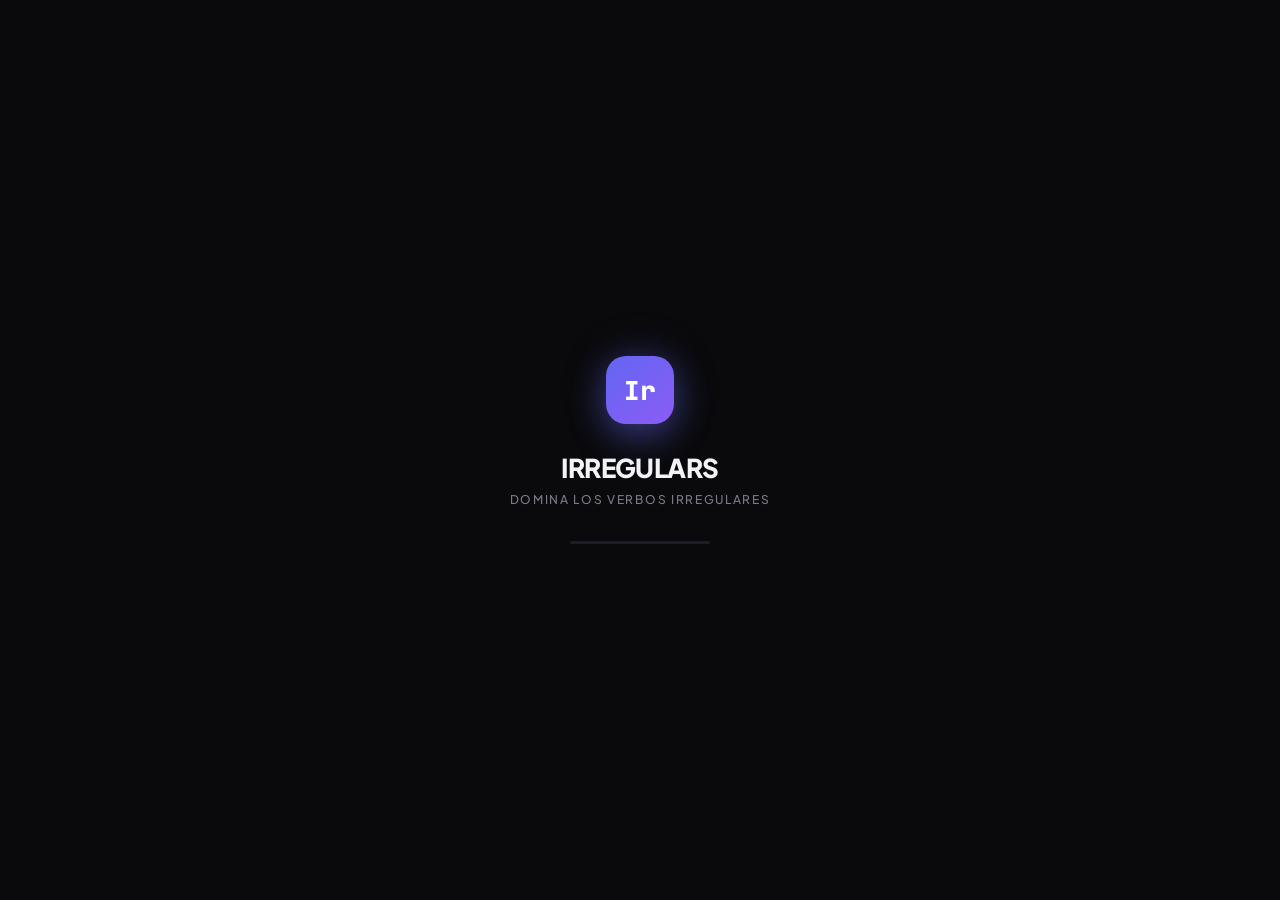
==== index.html @ 99619667 "Actualizar index.html" ====
<!DOCTYPE html>
<html lang="es" class="dark">
<head>
  <meta charset="UTF-8" />
  <meta name="viewport" content="width=device-width, initial-scale=1.0, maximum-scale=1.0, user-scalable=no, viewport-fit=cover" />
  <title>IRREGULARS — Verbos irregulares en inglés</title>

  <meta name="description" content="Aprende los verbos irregulares en inglés con más de 5.000 ejercicios contextuales. Repaso adaptativo, funciona offline." />

  <!-- PWA -->
  <link rel="manifest" href="manifest.json" />
  <meta name="theme-color" content="#0a0a0c" />
  <meta name="apple-mobile-web-app-capable" content="yes" />
  <meta name="apple-mobile-web-app-status-bar-style" content="black-translucent" />
  <meta name="apple-mobile-web-app-title" content="IRREGULARS" />
  <link rel="icon" type="image/png" href="icons/icon-192.png" />
  <link rel="apple-touch-icon" href="icons/icon-192.png" />

  <!-- Tipografías -->
  <link rel="preconnect" href="https://fonts.googleapis.com" />
  <link rel="preconnect" href="https://fonts.gstatic.com" crossorigin />
  <link
    href="https://fonts.googleapis.com/css2?family=Plus+Jakarta+Sans:wght@400;500;600;700;800&family=JetBrains+Mono:wght@400;500;600;700&display=swap"
    rel="stylesheet"
  />

  <link rel="stylesheet" href="styles.css" />
</head>

<body class="app-body">

  <!-- ============================================================
       SPLASH SCREEN
       ============================================================ -->
  <div id="splash-screen" class="splash" aria-hidden="true">
    <div class="splash__logo-wrap">
      <div class="splash__glow"></div>
      <div class="splash__logo">
        <span>Ir</span>
      </div>
    </div>
    <h1 class="splash__title">IRREGULARS</h1>
    <p class="splash__subtitle">Domina los verbos irregulares</p>
    <div class="splash__bar">
      <div id="splash-progress" class="splash__bar-fill"></div>
    </div>
  </div>

  <!-- ============================================================
       HEADER
       ============================================================ -->
  <header class="app-header">
    <button type="button" class="brand" onclick="app.goHome()" aria-label="Ir al inicio">
      <span class="brand__logo">Ir</span>
      <span class="brand__text">
        <span class="brand__name">IRREGULARS</span>
        <span class="brand__tag">PWA · Offline</span>
      </span>
    </button>

    <nav class="topnav" aria-label="Navegación principal">
      <button
        type="button"
        id="nav-home"
        class="topnav__btn is-active"
        onclick="app.goHome()"
      >
        <svg viewBox="0 0 24 24" fill="none" stroke="currentColor" stroke-width="2" stroke-linecap="round" stroke-linejoin="round" aria-hidden="true">
          <path d="M3 12l2-2 7-7 7 7 2 2" />
          <path d="M5 10v10a1 1 0 0 0 1 1h3m10-11v10a1 1 0 0 1-1 1h-3m-6 0a1 1 0 0 0 1-1v-4a1 1 0 0 1 1-1h2a1 1 0 0 1 1 1v4a1 1 0 0 0 1 1m-6 0h6" />
        </svg>
        <span>Estudio</span>
      </button>

      <button
        type="button"
        id="nav-stats"
        class="topnav__btn"
        onclick="app.showStats()"
      >
        <svg viewBox="0 0 24 24" fill="none" stroke="currentColor" stroke-width="2" stroke-linecap="round" stroke-linejoin="round" aria-hidden="true">
          <path d="M9 19v-6a2 2 0 0 0-2-2H5a2 2 0 0 0-2 2v6a2 2 0 0 0 2 2h2a2 2 0 0 0 2-2z" />
          <path d="M9 19V9a2 2 0 0 1 2-2h2a2 2 0 0 1 2 2v10" />
          <path d="M9 19a2 2 0 0 0 2 2h2a2 2 0 0 0 2-2m0 0V5a2 2 0 0 1 2-2h2a2 2 0 0 1 2 2v14a2 2 0 0 1-2 2h-2a2 2 0 0 1-2-2z" />
        </svg>
        <span>Estadísticas</span>
      </button>

      <button
        type="button"
        id="install-btn"
        class="topnav__btn topnav__btn--install"
        onclick="app.installPWA()"
        hidden
      >
        <svg viewBox="0 0 24 24" fill="none" stroke="currentColor" stroke-width="2" stroke-linecap="round" stroke-linejoin="round" aria-hidden="true">
          <path d="M4 16v1a3 3 0 0 0 3 3h10a3 3 0 0 0 3-3v-1" />
          <path d="M12 4v12" />
          <path d="M8 12l4 4 4-4" />
        </svg>
        <span>Instalar</span>
      </button>
    </nav>
  </header>

  <!-- ============================================================
       MAIN
       ============================================================ -->
  <main class="app-main">

    <!-- ==========================================================
         VIEW 1 — HOME
         ========================================================== -->
    <section id="view-home" class="view view--home is-visible">

      <!-- Welcome banner -->
      <div class="banner">
        <span class="banner__badge">+5.000 ejercicios únicos</span>
        <h2 class="banner__title">Domina los verbos irregulares</h2>
        <p class="banner__text">
          Frases contextuales, repaso adaptativo y práctica hasta acertar.
          Elige prioridad, modo y empieza tu sesión.
        </p>
      </div>

      <!-- 1. Prioridad -->
      <section class="block" aria-labelledby="label-priority">
        <header class="block__head">
          <h3 id="label-priority" class="block__title">
            <span class="block__step">1</span> Prioridad
          </h3>
          <span id="selected-priority-label" class="block__value">Alta</span>
        </header>

        <div class="grid grid--4 grid--priority">
          <button type="button" id="p-high" class="tile tile--priority is-active" onclick="app.setPriority('high')">
            <span class="dot dot--high"></span>
            <span class="tile__title">Alta</span>
            <span class="tile__meta">30 esenciales</span>
          </button>

          <button type="button" id="p-medium" class="tile tile--priority" onclick="app.setPriority('medium')">
            <span class="dot dot--medium"></span>
            <span class="tile__title">Media</span>
            <span class="tile__meta">22 frecuentes</span>
          </button>

          <button type="button" id="p-low" class="tile tile--priority" onclick="app.setPriority('low')">
            <span class="dot dot--low"></span>
            <span class="tile__title">Baja</span>
            <span class="tile__meta">28 avanzados</span>
          </button>

          <button type="button" id="p-all" class="tile tile--priority tile--fire" onclick="app.setPriority('all')">
            <span class="dot dot--fire"></span>
            <span class="tile__title">Todo 🔥</span>
            <span class="tile__meta">Incluye muy baja</span>
          </button>
        </div>
      </section>

      <!-- 2. Modo -->
      <section class="block" aria-labelledby="label-mode">
        <header class="block__head">
          <h3 id="label-mode" class="block__title">
            <span class="block__step">2</span> Modo de estudio
          </h3>
          <span id="selected-mode-label" class="block__value">2 Columnas</span>
        </header>

        <div class="grid grid--3 grid--mode">
          <button type="button" id="m-2col" class="tile tile--mode is-active" onclick="app.setMode('2col')">
            <span class="tile__title">2 Columnas</span>
            <span class="tile__meta">Infinitivo → Pasado</span>
            <span class="tile__hint">Practica la 2ª forma verbal</span>
          </button>

          <button type="button" id="m-3col" class="tile tile--mode" onclick="app.setMode('3col')">
            <span class="tile__title">3 Columnas</span>
            <span class="tile__meta">Infinitivo → Participio</span>
            <span class="tile__hint">Practica la 3ª forma verbal</span>
          </button>

          <button type="button" id="m-both" class="tile tile--mode tile--fire" onclick="app.setMode('both')">
            <span class="tile__title">Las Dos 🔥</span>
            <span class="tile__meta">Pasado + Participio</span>
            <span class="tile__hint">Mezcla adaptada a tus fallos</span>
          </button>
        </div>
      </section>

      <!-- 3. Límite -->
      <section class="block" aria-labelledby="label-limit">
        <header class="block__head">
          <h3 id="label-limit" class="block__title">
            <span class="block__step">3</span> Cantidad de ejercicios
          </h3>
        </header>

        <div class="chips">
          <button type="button" class="chip limit-btn" data-limit="10"  onclick="app.setLimit(10)">10</button>
          <button type="button" class="chip limit-btn is-active" data-limit="25"  onclick="app.setLimit(25)">25</button>
          <button type="button" class="chip limit-btn" data-limit="50"  onclick="app.setLimit(50)">50</button>
          <button type="button" class="chip limit-btn" data-limit="100" onclick="app.setLimit(100)">100</button>
          <button type="button" class="chip limit-btn" data-limit="0"   onclick="app.setLimit(0)">Sin límite</button>
        </div>
      </section>

      <!-- Start -->
      <button type="button" class="btn btn--primary btn--lg" onclick="app.startSession()">
        <span>Comenzar sesión</span>
        <svg viewBox="0 0 24 24" fill="none" stroke="currentColor" stroke-width="2" stroke-linecap="round" stroke-linejoin="round" aria-hidden="true">
          <path d="M5 12h14" />
          <path d="M13 5l7 7-7 7" />
        </svg>
      </button>

    </section>

    <!-- ==========================================================
         VIEW 2 — STUDY
         ========================================================== -->
    <section id="view-study" class="view view--study">

      <!-- Top bar -->
      <div class="study-bar">
        <button type="button" class="btn btn--ghost" onclick="app.confirmExit()">
          <svg viewBox="0 0 24 24" fill="none" stroke="currentColor" stroke-width="2" stroke-linecap="round" stroke-linejoin="round" aria-hidden="true">
            <path d="M19 12H5" />
            <path d="M12 19l-7-7 7-7" />
          </svg>
          <span>Salir</span>
        </button>

        <div class="study-bar__progress">
          <span id="session-counter" class="study-bar__count">1 / 25</span>
          <div class="progress">
            <div id="session-progress-bar" class="progress__fill"></div>
          </div>
        </div>
      </div>

      <!-- Flashcard -->
      <div class="flashcard-stage">
        <div id="flashcard" class="flashcard">
          <div class="flashcard__inner">

            <!-- FRONT -->
            <div class="flashcard__face flashcard__face--front">
              <header class="flashcard__head">
                <span id="card-type-badge" class="badge badge--type">Pasado</span>
                <span id="card-verb-hint" class="flashcard__hint">verbo: go</span>
              </header>

              <p id="card-sentence" class="flashcard__sentence">
                I ___ (go) to school yesterday.
              </p>

              <form id="answer-form" class="answer" onsubmit="app.checkAnswer(event)" autocomplete="off">
                <input
                  id="answer-input"
                  class="answer__input"
                  type="text"
                  placeholder="Escribe la respuesta…"
                  spellcheck="false"
                  autocapitalize="none"
                  autocorrect="off"
                  inputmode="text"
                />
                <button type="submit" class="btn btn--primary btn--block">
                  Comprobar
                </button>
              </form>
            </div>

            <!-- BACK — mini-lección tras fallo -->
            <div class="flashcard__face flashcard__face--back">
              <header class="flashcard__head">
                <span class="badge badge--fail">¡Fallo!</span>
                <span id="feedback-correct-word" class="flashcard__hint flashcard__hint--fail">
                  Respuesta: WENT
                </span>
              </header>

              <div class="lesson">
                <div class="lesson__title">
                  <span id="mini-verb-title" class="lesson__verb">GO</span>
                  <span id="mini-verb-es" class="lesson__es">ir</span>
                </div>

                <div class="lesson__rows">
                  <div class="lesson__row">
                    <span class="lesson__k">Infinitivo</span>
                    <span id="mini-base" class="lesson__v">go</span>
                  </div>
                  <div class="lesson__row">
                    <span class="lesson__k">Pasado</span>
                    <span id="mini-past" class="lesson__v lesson__v--past">went</span>
                  </div>
                  <div class="lesson__row">
                    <span class="lesson__k">Participio</span>
                    <span id="mini-part" class="lesson__v lesson__v--part">gone</span>
                  </div>
                </div>
              </div>

              <button type="button" class="btn btn--ghost btn--block" onclick="app.nextCard()">
                Continuar practicando ↵
              </button>
            </div>

          </div>
        </div>
      </div>

    </section>

    <!-- ==========================================================
         VIEW 3 — STATS
         ========================================================== -->
    <section id="view-stats" class="view view--stats">

      <div class="stats-head">
        <div>
          <h2 class="stats-head__title">Estadísticas</h2>
          <p class="stats-head__subtitle">Tu progreso se guarda en este dispositivo.</p>
        </div>
        <button type="button" class="btn btn--danger" onclick="app.resetStats()">
          Reiniciar datos
        </button>
      </div>

      <div class="grid grid--4 grid--metrics">
        <div class="metric">
          <span class="metric__k">Ejercicios</span>
          <span id="stat-total" class="metric__v">0</span>
        </div>
        <div class="metric">
          <span class="metric__k">Aciertos</span>
          <span id="stat-accuracy" class="metric__v metric__v--ok">0%</span>
        </div>
        <div class="metric">
          <span class="metric__k">Racha actual</span>
          <span id="stat-streak" class="metric__v metric__v--warn">0</span>
        </div>
        <div class="metric">
          <span class="metric__k">Mejor racha</span>
          <span id="stat-best-streak" class="metric__v metric__v--info">0</span>
        </div>
      </div>

      <div class="panel">
        <h3 class="panel__title">Progreso por prioridad</h3>

        <div class="progress-row">
          <div class="progress-row__head">
            <span>🟢 Alta</span>
            <span id="prog-high" class="progress-row__pct">0%</span>
          </div>
          <div class="progress">
            <div id="bar-high" class="progress__fill progress__fill--high"></div>
          </div>
        </div>

        <div class="progress-row">
          <div class="progress-row__head">
            <span>🟡 Media</span>
            <span id="prog-medium" class="progress-row__pct">0%</span>
          </div>
          <div class="progress">
            <div id="bar-medium" class="progress__fill progress__fill--medium"></div>
          </div>
        </div>

        <div class="progress-row">
          <div class="progress-row__head">
            <span>🟠 Baja</span>
            <span id="prog-low" class="progress-row__pct">0%</span>
          </div>
          <div class="progress">
            <div id="bar-low" class="progress__fill progress__fill--low"></div>
          </div>
        </div>
      </div>

    </section>

  </main>

  <!-- ============================================================
       TOAST
       ============================================================ -->
  <div id="toast" class="toast" role="status" aria-live="polite">
    <div id="toast-content" class="toast__content">
      <svg viewBox="0 0 24 24" fill="none" stroke="currentColor" stroke-width="2" stroke-linecap="round" stroke-linejoin="round" aria-hidden="true">
        <path d="M5 13l4 4L19 7" />
      </svg>
      <span id="toast-msg">¡Correcto!</span>
    </div>
  </div>

  <!-- ============================================================
       SCRIPTS
       ============================================================ -->
  <script src="data-verbs.js"></script>
  <script src="data-generator.js"></script>
  <script src="app.js"></script>

  <script>
    /* Respaldo: evita que la pantalla de carga quede fija si falla un script. */
    window.setTimeout(() => {
      document.getElementById("splash-screen")?.remove();
    }, 2500);

    /* Registro del Service Worker (PWA) */
    if ("serviceWorker" in navigator) {
      let reloadingForWorkerUpdate = false;
      navigator.serviceWorker.addEventListener("controllerchange", () => {
        if (reloadingForWorkerUpdate) return;
        reloadingForWorkerUpdate = true;
        window.location.reload();
      });

      window.addEventListener("load", () => {
        navigator.serviceWorker
          .register("sw.js")
          .then((reg) => console.log("[IRREGULARS] SW activo:", reg.scope))
          .catch((err) => console.warn("[IRREGULARS] SW error:", err));
      });
    }
  </script>

</body>
</html>
---- styles.css ----
/* ============================================================
   IRREGULARS — styles.css
   Sistema visual completo (dark, minimalista, elegante)
   ============================================================ */

/* ------------------------------------------------------------
   1. RESET
   ------------------------------------------------------------ */
*,
*::before,
*::after {
  box-sizing: border-box;
  margin: 0;
  padding: 0;
}

button,
input,
select,
textarea {
  font: inherit;
  color: inherit;
  background: none;
  border: 0;
}

button {
  cursor: pointer;
  -webkit-tap-highlight-color: transparent;
}

input:focus,
button:focus {
  outline: none;
}

img,
svg {
  display: block;
  max-width: 100%;
}

/* ------------------------------------------------------------
   2. VARIABLES
   ------------------------------------------------------------ */
:root {
  /* Colores base */
  --bg:            #0a0a0c;
  --bg-2:          #0e0e12;
  --surface:       #121218;
  --surface-2:     #17171f;
  --surface-3:     #1c1c26;
  --line:          #23232e;
  --line-soft:     #1a1a22;

  /* Texto */
  --text:          #f4f4f7;
  --text-2:        #b9b9c4;
  --text-3:        #7a7a89;
  --text-4:        #4a4a56;

  /* Acento principal */
  --accent:        #6366f1;
  --accent-2:      #818cf8;
  --accent-soft:   rgba(99, 102, 241, 0.12);

  /* Colores de prioridad (solo acentos) */
  --c-high:        #10b981;
  --c-medium:      #f59e0b;
  --c-low:         #f97316;
  --c-very-low:    #ef4444;
  --c-info:        #60a5fa;

  /* Estados */
  --c-ok:          #10b981;
  --c-fail:        #ef4444;

  /* Espaciado */
  --s-1: 4px;
  --s-2: 8px;
  --s-3: 12px;
  --s-4: 16px;
  --s-5: 20px;
  --s-6: 24px;
  --s-7: 32px;
  --s-8: 48px;

  /* Radios */
  --r-sm: 8px;
  --r-md: 12px;
  --r-lg: 16px;
  --r-xl: 20px;
  --r-full: 999px;

  /* Sombras */
  --shadow-sm: 0 1px 2px rgba(0, 0, 0, 0.35);
  --shadow-md: 0 4px 16px rgba(0, 0, 0, 0.4);
  --shadow-lg: 0 12px 40px rgba(0, 0, 0, 0.5);

  /* Tipografías */
  --font-sans: "Plus Jakarta Sans", -apple-system, BlinkMacSystemFont, "Segoe UI", Roboto, sans-serif;
  --font-mono: "JetBrains Mono", "SFMono-Regular", Menlo, Consolas, monospace;

  /* Transiciones */
  --t-fast: 120ms cubic-bezier(0.4, 0, 0.2, 1);
  --t-base: 220ms cubic-bezier(0.4, 0, 0.2, 1);
  --t-slow: 400ms cubic-bezier(0.4, 0, 0.2, 1);

  /* Layout */
  --maxw: 880px;
  --header-h: 60px;
}

/* ------------------------------------------------------------
   3. BASE
   ------------------------------------------------------------ */
html {
  height: 100%;
  -webkit-text-size-adjust: 100%;
}

body {
  min-height: 100dvh;
  background: var(--bg);
  color: var(--text);
  font-family: var(--font-sans);
  font-size: 15px;
  line-height: 1.5;
  letter-spacing: -0.005em;
  -webkit-font-smoothing: antialiased;
  -moz-osx-font-smoothing: grayscale;
  display: flex;
  flex-direction: column;
  overflow-x: hidden;
}

/* Fondo con sutiles halos de color (muy tenues) */
body::before {
  content: "";
  position: fixed;
  inset: 0;
  pointer-events: none;
  z-index: 0;
  background:
    radial-gradient(900px 500px at 15% -10%, rgba(99, 102, 241, 0.08), transparent 60%),
    radial-gradient(700px 400px at 90% 10%, rgba(139, 92, 246, 0.05), transparent 60%);
}

/* ------------------------------------------------------------
   4. SPLASH
   ------------------------------------------------------------ */
.splash {
  position: fixed;
  inset: 0;
  z-index: 100;
  display: flex;
  flex-direction: column;
  align-items: center;
  justify-content: center;
  background: var(--bg);
  transition: opacity 500ms ease;
}

.splash.is-hidden {
  opacity: 0;
  pointer-events: none;
}

.splash__logo-wrap {
  position: relative;
  display: flex;
  align-items: center;
  justify-content: center;
  margin-bottom: var(--s-6);
}

.splash__glow {
  position: absolute;
  inset: -20px;
  background: radial-gradient(circle, rgba(99, 102, 241, 0.35), transparent 65%);
  filter: blur(20px);
  animation: pulse 2.2s ease-in-out infinite;
}

.splash__logo {
  position: relative;
  width: 68px;
  height: 68px;
  border-radius: 20px;
  background: linear-gradient(140deg, var(--accent), #8b5cf6);
  display: flex;
  align-items: center;
  justify-content: center;
  font-family: var(--font-mono);
  font-weight: 800;
  font-size: 26px;
  color: #fff;
  box-shadow: 0 12px 36px rgba(99, 102, 241, 0.4);
}

.splash__title {
  font-size: 26px;
  font-weight: 800;
  letter-spacing: -0.02em;
  margin-bottom: var(--s-1);
}

.splash__subtitle {
  font-size: 12px;
  font-weight: 500;
  color: var(--text-3);
  letter-spacing: 0.14em;
  text-transform: uppercase;
}

.splash__bar {
  margin-top: var(--s-7);
  width: 140px;
  height: 3px;
  background: var(--surface-3);
  border-radius: var(--r-full);
  overflow: hidden;
}

.splash__bar-fill {
  height: 100%;
  width: 0%;
  background: var(--accent);
  border-radius: var(--r-full);
  transition: width 350ms cubic-bezier(0.4, 0, 0.2, 1);
}

@keyframes pulse {
  0%, 100% { opacity: 0.7; transform: scale(1); }
  50%      { opacity: 1;   transform: scale(1.08); }
}

/* ------------------------------------------------------------
   5. HEADER
   ------------------------------------------------------------ */
.app-header {
  position: sticky;
  top: 0;
  z-index: 40;
  height: var(--header-h);
  padding: 0 var(--s-4);
  display: flex;
  align-items: center;
  justify-content: space-between;
  gap: var(--s-4);
  background: rgba(10, 10, 12, 0.82);
  backdrop-filter: blur(14px);
  -webkit-backdrop-filter: blur(14px);
  border-bottom: 1px solid var(--line-soft);
}

.brand {
  display: flex;
  align-items: center;
  gap: var(--s-3);
  color: inherit;
}

.brand__logo {
  width: 34px;
  height: 34px;
  border-radius: 10px;
  background: linear-gradient(140deg, var(--accent), #8b5cf6);
  display: flex;
  align-items: center;
  justify-content: center;
  font-family: var(--font-mono);
  font-weight: 800;
  font-size: 14px;
  color: #fff;
  box-shadow: 0 4px 14px rgba(99, 102, 241, 0.35);
}

.brand__text {
  display: flex;
  flex-direction: column;
  align-items: flex-start;
  line-height: 1;
}

.brand__name {
  font-size: 14px;
  font-weight: 800;
  letter-spacing: -0.01em;
}

.brand__tag {
  font-size: 10px;
  color: var(--text-4);
  font-weight: 600;
  letter-spacing: 0.08em;
  margin-top: 3px;
}

.topnav {
  display: flex;
  align-items: center;
  gap: var(--s-1);
}

.topnav__btn {
  display: inline-flex;
  align-items: center;
  gap: var(--s-2);
  padding: 8px 12px;
  border-radius: var(--r-md);
  font-size: 12px;
  font-weight: 600;
  color: var(--text-2);
  transition: background var(--t-fast), color var(--t-fast);
}

.topnav__btn svg {
  width: 15px;
  height: 15px;
}

.topnav__btn:hover {
  background: var(--surface-2);
  color: var(--text);
}

.topnav__btn.is-active {
  background: var(--surface-2);
  color: var(--text);
}

.topnav__btn--install {
  background: var(--accent);
  color: #fff;
}

.topnav__btn--install:hover {
  background: var(--accent-2);
}

@media (max-width: 560px) {
  .topnav__btn span { display: none; }
  .topnav__btn { padding: 8px 10px; }
}

/* ------------------------------------------------------------
   6. LAYOUT PRINCIPAL
   ------------------------------------------------------------ */
.app-main {
  position: relative;
  z-index: 1;
  flex: 1;
  width: 100%;
  max-width: var(--maxw);
  margin: 0 auto;
  padding: var(--s-6) var(--s-4) var(--s-8);
  display: flex;
  flex-direction: column;
}

.view {
  display: none;
  animation: fadeIn 320ms cubic-bezier(0.16, 1, 0.3, 1) both;
}

.view.is-visible {
  display: block;
}

.view--study {
  display: none;
  flex: 1;
  flex-direction: column;
  gap: var(--s-5);
}

.view--study.is-visible {
  display: flex;
}

@keyframes fadeIn {
  from { opacity: 0; transform: translateY(6px); }
  to   { opacity: 1; transform: translateY(0); }
}

/* ------------------------------------------------------------
   7. HOME
   ------------------------------------------------------------ */
.banner {
  position: relative;
  overflow: hidden;
  padding: var(--s-6);
  border: 1px solid var(--line);
  border-radius: var(--r-xl);
  background: linear-gradient(180deg, var(--surface) 0%, var(--bg-2) 100%);
  margin-bottom: var(--s-7);
}

.banner::after {
  content: "";
  position: absolute;
  top: -60px; right: -60px;
  width: 220px;
  height: 220px;
  border-radius: 50%;
  background: radial-gradient(circle, rgba(99, 102, 241, 0.15), transparent 70%);
  pointer-events: none;
}

.banner__badge {
  display: inline-block;
  padding: 5px 10px;
  border-radius: var(--r-full);
  background: var(--accent-soft);
  color: var(--accent-2);
  font-size: 10px;
  font-weight: 700;
  letter-spacing: 0.08em;
  text-transform: uppercase;
  margin-bottom: var(--s-3);
}

.banner__title {
  font-size: clamp(20px, 3.5vw, 26px);
  font-weight: 800;
  letter-spacing: -0.02em;
  margin-bottom: var(--s-2);
}

.banner__text {
  font-size: 13.5px;
  color: var(--text-2);
  max-width: 540px;
  line-height: 1.55;
}

/* Bloques */
.block {
  margin-bottom: var(--s-6);
}

.block__head {
  display: flex;
  align-items: center;
  justify-content: space-between;
  margin-bottom: var(--s-3);
}

.block__title {
  display: inline-flex;
  align-items: center;
  gap: var(--s-2);
  font-size: 11px;
  font-weight: 700;
  letter-spacing: 0.14em;
  text-transform: uppercase;
  color: var(--text-3);
}

.block__step {
  width: 18px;
  height: 18px;
  border-radius: var(--r-full);
  background: var(--surface-3);
  color: var(--text-2);
  font-family: var(--font-mono);
  font-size: 10px;
  font-weight: 700;
  display: inline-flex;
  align-items: center;
  justify-content: center;
}

.block__value {
  font-size: 11px;
  font-weight: 700;
  color: var(--accent-2);
  font-family: var(--font-mono);
}

/* Grids */
.grid {
  display: grid;
  gap: var(--s-3);
}

.grid--4 { grid-template-columns: repeat(4, 1fr); }
.grid--3 { grid-template-columns: repeat(3, 1fr); }

@media (max-width: 720px) {
  .grid--4 { grid-template-columns: repeat(2, 1fr); }
  .grid--3 { grid-template-columns: 1fr; }
}

/* ------------------------------------------------------------
   8. TILES (prioridad / modo)
   ------------------------------------------------------------ */
.tile {
  display: flex;
  flex-direction: column;
  align-items: flex-start;
  gap: 4px;
  padding: var(--s-4);
  border: 1px solid var(--line);
  border-radius: var(--r-lg);
  background: var(--surface);
  text-align: left;
  transition:
    border-color var(--t-fast),
    background var(--t-fast),
    transform var(--t-fast);
}

.tile:hover {
  border-color: #2c2c3a;
  background: var(--surface-2);
}

.tile:active {
  transform: scale(0.985);
}

.tile.is-active {
  border-color: rgba(99, 102, 241, 0.55);
  background: rgba(99, 102, 241, 0.08);
  box-shadow: 0 0 0 1px rgba(99, 102, 241, 0.15) inset;
}

.tile__title {
  font-size: 13px;
  font-weight: 700;
  color: var(--text);
}

.tile__meta {
  font-size: 11px;
  color: var(--text-3);
}

.tile__hint {
  font-size: 11px;
  color: var(--text-4);
  margin-top: 4px;
  line-height: 1.45;
}

.tile--priority {
  flex-direction: row;
  align-items: center;
  flex-wrap: wrap;
  gap: var(--s-2);
}

.tile--priority .tile__title {
  flex: 1;
}

.tile--priority .tile__meta {
  flex-basis: 100%;
  margin-left: 16px;
}

.tile--mode {
  padding: var(--s-5);
  gap: var(--s-2);
}

/* Dot de color (solo acento) */
.dot {
  width: 8px;
  height: 8px;
  border-radius: 50%;
  flex-shrink: 0;
}

.dot--high     { background: var(--c-high);    box-shadow: 0 0 8px rgba(16, 185, 129, 0.6); }
.dot--medium   { background: var(--c-medium);  box-shadow: 0 0 8px rgba(245, 158, 11, 0.6); }
.dot--low      { background: var(--c-low);     box-shadow: 0 0 8px rgba(249, 115, 22, 0.6); }
.dot--very-low { background: var(--c-very-low);box-shadow: 0 0 8px rgba(239, 68, 68, 0.55); }
.dot--fire     { background: linear-gradient(135deg, var(--c-medium), var(--c-low)); box-shadow: 0 0 8px rgba(249, 115, 22, 0.55); }

.tile--fire {
  position: relative;
}

.tile--fire.is-active {
  border-color: rgba(249, 115, 22, 0.5);
  background: rgba(249, 115, 22, 0.08);
}

/* ------------------------------------------------------------
   9. CHIPS (límite)
   ------------------------------------------------------------ */
.chips {
  display: flex;
  flex-wrap: wrap;
  gap: var(--s-2);
}

.chip {
  padding: 8px 14px;
  border: 1px solid var(--line);
  border-radius: var(--r-md);
  background: var(--surface);
  font-size: 12px;
  font-weight: 600;
  color: var(--text-2);
  transition: all var(--t-fast);
}

.chip:hover {
  border-color: #2c2c3a;
  color: var(--text);
}

.chip.is-active {
  border-color: rgba(99, 102, 241, 0.55);
  background: rgba(99, 102, 241, 0.1);
  color: var(--accent-2);
}

/* ------------------------------------------------------------
   10. BOTONES
   ------------------------------------------------------------ */
.btn {
  display: inline-flex;
  align-items: center;
  justify-content: center;
  gap: var(--s-2);
  padding: 10px 16px;
  border-radius: var(--r-md);
  font-size: 13px;
  font-weight: 700;
  letter-spacing: -0.005em;
  transition:
    background var(--t-fast),
    color var(--t-fast),
    border-color var(--t-fast),
    transform var(--t-fast);
  white-space: nowrap;
}

.btn svg {
  width: 16px;
  height: 16px;
}

.btn:active {
  transform: scale(0.98);
}

.btn--primary {
  background: var(--accent);
  color: #fff;
  box-shadow: 0 6px 20px rgba(99, 102, 241, 0.25);
}

.btn--primary:hover {
  background: var(--accent-2);
}

.btn--ghost {
  background: var(--surface-2);
  color: var(--text-2);
  border: 1px solid var(--line);
}

.btn--ghost:hover {
  background: var(--surface-3);
  color: var(--text);
}

.btn--danger {
  background: rgba(239, 68, 68, 0.1);
  color: #f87171;
  border: 1px solid rgba(239, 68, 68, 0.25);
}

.btn--danger:hover {
  background: rgba(239, 68, 68, 0.18);
}

.btn--lg {
  padding: 15px 22px;
  font-size: 14px;
  border-radius: var(--r-lg);
  width: 100%;
}

.btn--block {
  width: 100%;
  padding: 13px 18px;
}

/* ------------------------------------------------------------
   11. STUDY BAR
   ------------------------------------------------------------ */
.study-bar {
  display: flex;
  align-items: center;
  justify-content: space-between;
  gap: var(--s-4);
}

.study-bar__progress {
  display: flex;
  align-items: center;
  gap: var(--s-3);
  flex: 1;
  justify-content: flex-end;
}

.study-bar__count {
  font-family: var(--font-mono);
  font-size: 12px;
  font-weight: 700;
  color: var(--text-2);
  min-width: 62px;
  text-align: right;
}

/* ------------------------------------------------------------
   12. PROGRESS
   ------------------------------------------------------------ */
.progress {
  width: 130px;
  height: 6px;
  background: var(--surface-3);
  border-radius: var(--r-full);
  overflow: hidden;
}

@media (max-width: 480px) {
  .progress { width: 90px; }
}

.progress__fill {
  height: 100%;
  width: 0%;
  background: var(--accent);
  border-radius: var(--r-full);
  transition: width 320ms cubic-bezier(0.4, 0, 0.2, 1);
}

.progress__fill--high   { background: var(--c-high); }
.progress__fill--medium { background: var(--c-medium); }
.progress__fill--low    { background: var(--c-low); }

/* ------------------------------------------------------------
   13. FLASHCARD
   ------------------------------------------------------------ */
.flashcard-stage {
  flex: 1;
  display: flex;
  align-items: center;
  justify-content: center;
  padding: var(--s-2) 0;
}

.flashcard {
  width: 100%;
  max-width: 560px;
  perspective: 1200px;
}

.flashcard__inner {
  position: relative;
  width: 100%;
  min-height: 400px;
  transform-style: preserve-3d;
  transition: transform 600ms cubic-bezier(0.4, 0.2, 0.2, 1);
}

.flashcard.is-flipped .flashcard__inner {
  transform: rotateY(180deg);
}

.flashcard__face {
  position: absolute;
  inset: 0;
  display: flex;
  flex-direction: column;
  justify-content: space-between;
  gap: var(--s-5);
  padding: var(--s-6);
  border: 1px solid var(--line);
  border-radius: var(--r-xl);
  background: linear-gradient(180deg, var(--surface) 0%, var(--bg-2) 100%);
  box-shadow: var(--shadow-lg);
  backface-visibility: hidden;
  -webkit-backface-visibility: hidden;
  overflow: hidden;
}

.flashcard__face--back {
  transform: rotateY(180deg);
  background: linear-gradient(180deg, #15151d 0%, #0e0e14 100%);
  border-color: rgba(239, 68, 68, 0.25);
}

.flashcard__head {
  display: flex;
  align-items: center;
  justify-content: space-between;
  gap: var(--s-3);
}

.flashcard__hint {
  font-family: var(--font-mono);
  font-size: 11px;
  color: var(--text-4);
  font-weight: 600;
}

.flashcard__hint--fail {
  color: #f87171;
}

.flashcard__sentence {
  flex: 1;
  display: flex;
  align-items: center;
  justify-content: center;
  font-size: clamp(20px, 3.6vw, 26px);
  font-weight: 600;
  line-height: 1.35;
  letter-spacing: -0.015em;
  text-align: center;
  color: var(--text);
  padding: 0 var(--s-2);
}

/* Badge de tipo */
.badge {
  display: inline-block;
  padding: 5px 10px;
  border-radius: var(--r-full);
  font-size: 10px;
  font-weight: 700;
  letter-spacing: 0.1em;
  text-transform: uppercase;
}

.badge--type {
  background: rgba(99, 102, 241, 0.12);
  color: var(--accent-2);
  border: 1px solid rgba(99, 102, 241, 0.25);
}

.badge--type.is-participle {
  background: rgba(139, 92, 246, 0.12);
  color: #a78bfa;
  border-color: rgba(139, 92, 246, 0.25);
}

.badge--fail {
  background: rgba(239, 68, 68, 0.1);
  color: #f87171;
  border: 1px solid rgba(239, 68, 68, 0.3);
}

/* ------------------------------------------------------------
   14. FORMULARIO DE RESPUESTA
   ------------------------------------------------------------ */
.answer {
  display: flex;
  flex-direction: column;
  gap: var(--s-3);
}

.answer__input {
  width: 100%;
  padding: 14px 16px;
  border: 1px solid var(--line);
  border-radius: var(--r-md);
  background: var(--bg-2);
  color: var(--text);
  font-family: var(--font-mono);
  font-size: 15px;
  font-weight: 500;
  transition: border-color var(--t-fast), box-shadow var(--t-fast);
}

.answer__input::placeholder {
  color: var(--text-4);
  font-family: var(--font-sans);
  font-weight: 500;
}

.answer__input:focus {
  border-color: var(--accent);
  box-shadow: 0 0 0 3px rgba(99, 102, 241, 0.15);
}

/* ------------------------------------------------------------
   15. MINI-LECCIÓN (cara trasera)
   ------------------------------------------------------------ */
.lesson {
  border: 1px solid var(--line);
  border-radius: var(--r-lg);
  background: var(--bg-2);
  overflow: hidden;
}

.lesson__title {
  padding: var(--s-4);
  border-bottom: 1px solid var(--line);
  display: flex;
  flex-direction: column;
  align-items: center;
  gap: 2px;
}

.lesson__verb {
  font-family: var(--font-mono);
  font-size: 18px;
  font-weight: 800;
  letter-spacing: 0.02em;
  color: var(--text);
}

.lesson__es {
  font-size: 12px;
  color: var(--accent-2);
  font-weight: 600;
}

.lesson__rows {
  padding: var(--s-4);
  display: flex;
  flex-direction: column;
  gap: var(--s-3);
}

.lesson__row {
  display: flex;
  align-items: center;
  justify-content: space-between;
  gap: var(--s-4);
}

.lesson__k {
  font-size: 12px;
  color: var(--text-3);
  font-weight: 500;
}

.lesson__v {
  font-family: var(--font-mono);
  font-size: 14px;
  font-weight: 700;
  color: var(--text);
}

.lesson__v--past { color: var(--c-medium); }
.lesson__v--part { color: var(--c-high); }

/* ------------------------------------------------------------
   16. STATS
   ------------------------------------------------------------ */
.view--stats.is-visible {
  display: flex;
  flex-direction: column;
  gap: var(--s-6);
}

.stats-head {
  display: flex;
  align-items: flex-start;
  justify-content: space-between;
  gap: var(--s-4);
}

.stats-head__title {
  font-size: 22px;
  font-weight: 800;
  letter-spacing: -0.02em;
}

.stats-head__subtitle {
  font-size: 12px;
  color: var(--text-3);
  margin-top: 2px;
}

.grid--metrics {
  gap: var(--s-3);
}

.metric {
  padding: var(--s-4);
  border: 1px solid var(--line);
  border-radius: var(--r-lg);
  background: var(--surface);
  display: flex;
  flex-direction: column;
  gap: 4px;
}

.metric__k {
  font-size: 11px;
  font-weight: 600;
  color: var(--text-3);
  letter-spacing: 0.03em;
}

.metric__v {
  font-family: var(--font-mono);
  font-size: 22px;
  font-weight: 800;
  letter-spacing: -0.01em;
  color: var(--text);
}

.metric__v--ok   { color: var(--c-ok); }
.metric__v--warn { color: var(--c-medium); }
.metric__v--info { color: var(--accent-2); }

.panel {
  padding: var(--s-5);
  border: 1px solid var(--line);
  border-radius: var(--r-lg);
  background: var(--surface);
}

.panel__title {
  font-size: 11px;
  font-weight: 700;
  letter-spacing: 0.14em;
  text-transform: uppercase;
  color: var(--text-3);
  margin-bottom: var(--s-4);
}

.progress-row {
  margin-bottom: var(--s-4);
}

.progress-row:last-child {
  margin-bottom: 0;
}

.progress-row__head {
  display: flex;
  justify-content: space-between;
  align-items: center;
  margin-bottom: 6px;
  font-size: 12px;
  color: var(--text-2);
}

.progress-row__pct {
  font-family: var(--font-mono);
  font-weight: 700;
}

/* En stats, la barra ocupa todo el ancho */
.panel .progress {
  width: 100%;
  height: 8px;
}

/* ------------------------------------------------------------
   17. TOAST
   ------------------------------------------------------------ */
.toast {
  position: fixed;
  left: 50%;
  bottom: 24px;
  transform: translate(-50%, 24px);
  opacity: 0;
  z-index: 80;
  pointer-events: none;
  transition: transform 320ms cubic-bezier(0.16, 1, 0.3, 1), opacity 320ms;
}

.toast.is-visible {
  transform: translate(-50%, 0);
  opacity: 1;
}

.toast__content {
  display: inline-flex;
  align-items: center;
  gap: var(--s-2);
  padding: 10px 16px;
  border-radius: var(--r-md);
  background: var(--c-ok);
  color: #fff;
  font-size: 12px;
  font-weight: 700;
  box-shadow: var(--shadow-lg);
  white-space: nowrap;
}

.toast__content svg {
  width: 15px;
  height: 15px;
}

.toast__content.is-fail    { background: var(--c-fail); }
.toast__content.is-info    { background: var(--accent); }
.toast__content.is-neutral { background: var(--surface-3); }

/* ------------------------------------------------------------
   18. HELPERS
   ------------------------------------------------------------ */
[hidden] { display: none !important; }

/* Reducción de movimiento */
@media (prefers-reduced-motion: reduce) {
  *,
  *::before,
  *::after {
    animation-duration: 0.001ms !important;
    animation-iteration-count: 1 !important;
    transition-duration: 0.001ms !important;
  }
}
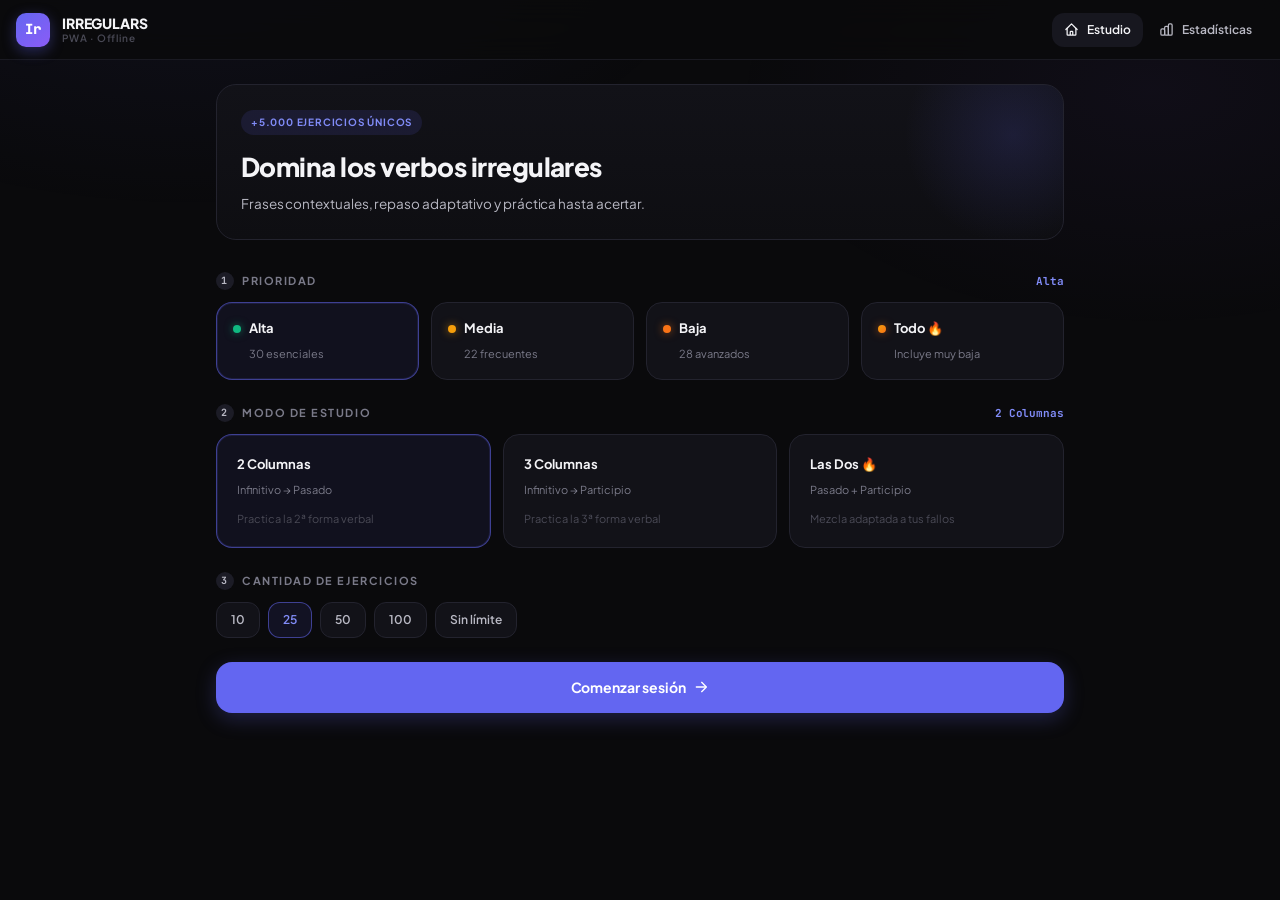
==== commit a9f6cbd4: "Actualizar index.html" ====
--- a/index.html
+++ b/index.html
@@ -5,39 +5,27 @@
   <meta name="viewport" content="width=device-width, initial-scale=1.0, maximum-scale=1.0, user-scalable=no, viewport-fit=cover" />
   <title>IRREGULARS — Verbos irregulares en inglés</title>
 
-  <meta name="description" content="Aprende los verbos irregulares en inglés con más de 5.000 ejercicios contextuales. Repaso adaptativo, funciona offline." />
-
-  <!-- PWA -->
+  <meta name="description" content="Aprende los verbos irregulares en inglés con más de 5.000 ejercicios contextuales." />
+
   <link rel="manifest" href="manifest.json" />
   <meta name="theme-color" content="#0a0a0c" />
   <meta name="apple-mobile-web-app-capable" content="yes" />
   <meta name="apple-mobile-web-app-status-bar-style" content="black-translucent" />
   <meta name="apple-mobile-web-app-title" content="IRREGULARS" />
-  <link rel="icon" type="image/png" href="icons/icon-192.png" />
-  <link rel="apple-touch-icon" href="icons/icon-192.png" />
-
-  <!-- Tipografías -->
+
   <link rel="preconnect" href="https://fonts.googleapis.com" />
   <link rel="preconnect" href="https://fonts.gstatic.com" crossorigin />
-  <link
-    href="https://fonts.googleapis.com/css2?family=Plus+Jakarta+Sans:wght@400;500;600;700;800&family=JetBrains+Mono:wght@400;500;600;700&display=swap"
-    rel="stylesheet"
-  />
+  <link href="https://fonts.googleapis.com/css2?family=Plus+Jakarta+Sans:wght@400;500;600;700;800&family=JetBrains+Mono:wght@400;500;600;700&display=swap" rel="stylesheet" />
 
   <link rel="stylesheet" href="styles.css" />
 </head>
 
 <body class="app-body">
 
-  <!-- ============================================================
-       SPLASH SCREEN
-       ============================================================ -->
   <div id="splash-screen" class="splash" aria-hidden="true">
     <div class="splash__logo-wrap">
       <div class="splash__glow"></div>
-      <div class="splash__logo">
-        <span>Ir</span>
-      </div>
+      <div class="splash__logo"><span>Ir</span></div>
     </div>
     <h1 class="splash__title">IRREGULARS</h1>
     <p class="splash__subtitle">Domina los verbos irregulares</p>
@@ -46,11 +34,8 @@
     </div>
   </div>
 
-  <!-- ============================================================
-       HEADER
-       ============================================================ -->
   <header class="app-header">
-    <button type="button" class="brand" onclick="app.goHome()" aria-label="Ir al inicio">
+    <button type="button" class="brand" aria-label="Ir al inicio">
       <span class="brand__logo">Ir</span>
       <span class="brand__text">
         <span class="brand__name">IRREGULARS</span>
@@ -59,12 +44,7 @@
     </button>
 
     <nav class="topnav" aria-label="Navegación principal">
-      <button
-        type="button"
-        id="nav-home"
-        class="topnav__btn is-active"
-        onclick="app.goHome()"
-      >
+      <button type="button" id="nav-home" class="topnav__btn is-active">
         <svg viewBox="0 0 24 24" fill="none" stroke="currentColor" stroke-width="2" stroke-linecap="round" stroke-linejoin="round" aria-hidden="true">
           <path d="M3 12l2-2 7-7 7 7 2 2" />
           <path d="M5 10v10a1 1 0 0 0 1 1h3m10-11v10a1 1 0 0 1-1 1h-3m-6 0a1 1 0 0 0 1-1v-4a1 1 0 0 1 1-1h2a1 1 0 0 1 1 1v4a1 1 0 0 0 1 1m-6 0h6" />
@@ -72,12 +52,7 @@
         <span>Estudio</span>
       </button>
 
-      <button
-        type="button"
-        id="nav-stats"
-        class="topnav__btn"
-        onclick="app.showStats()"
-      >
+      <button type="button" id="nav-stats" class="topnav__btn">
         <svg viewBox="0 0 24 24" fill="none" stroke="currentColor" stroke-width="2" stroke-linecap="round" stroke-linejoin="round" aria-hidden="true">
           <path d="M9 19v-6a2 2 0 0 0-2-2H5a2 2 0 0 0-2 2v6a2 2 0 0 0 2 2h2a2 2 0 0 0 2-2z" />
           <path d="M9 19V9a2 2 0 0 1 2-2h2a2 2 0 0 1 2 2v10" />
@@ -86,13 +61,7 @@
         <span>Estadísticas</span>
       </button>
 
-      <button
-        type="button"
-        id="install-btn"
-        class="topnav__btn topnav__btn--install"
-        onclick="app.installPWA()"
-        hidden
-      >
+      <button type="button" id="install-btn" class="topnav__btn topnav__btn--install" hidden>
         <svg viewBox="0 0 24 24" fill="none" stroke="currentColor" stroke-width="2" stroke-linecap="round" stroke-linejoin="round" aria-hidden="true">
           <path d="M4 16v1a3 3 0 0 0 3 3h10a3 3 0 0 0 3-3v-1" />
           <path d="M12 4v12" />
@@ -103,55 +72,38 @@
     </nav>
   </header>
 
-  <!-- ============================================================
-       MAIN
-       ============================================================ -->
   <main class="app-main">
 
-    <!-- ==========================================================
-         VIEW 1 — HOME
-         ========================================================== -->
     <section id="view-home" class="view view--home is-visible">
-
-      <!-- Welcome banner -->
       <div class="banner">
         <span class="banner__badge">+5.000 ejercicios únicos</span>
         <h2 class="banner__title">Domina los verbos irregulares</h2>
-        <p class="banner__text">
-          Frases contextuales, repaso adaptativo y práctica hasta acertar.
-          Elige prioridad, modo y empieza tu sesión.
-        </p>
-      </div>
-
-      <!-- 1. Prioridad -->
-      <section class="block" aria-labelledby="label-priority">
+        <p class="banner__text">Frases contextuales, repaso adaptativo y práctica hasta acertar.</p>
+      </div>
+
+      <section class="block">
         <header class="block__head">
-          <h3 id="label-priority" class="block__title">
-            <span class="block__step">1</span> Prioridad
-          </h3>
+          <h3 class="block__title"><span class="block__step">1</span> Prioridad</h3>
           <span id="selected-priority-label" class="block__value">Alta</span>
         </header>
 
         <div class="grid grid--4 grid--priority">
-          <button type="button" id="p-high" class="tile tile--priority is-active" onclick="app.setPriority('high')">
+          <button type="button" id="p-high" class="tile tile--priority is-active">
             <span class="dot dot--high"></span>
             <span class="tile__title">Alta</span>
             <span class="tile__meta">30 esenciales</span>
           </button>
-
-          <button type="button" id="p-medium" class="tile tile--priority" onclick="app.setPriority('medium')">
+          <button type="button" id="p-medium" class="tile tile--priority">
             <span class="dot dot--medium"></span>
             <span class="tile__title">Media</span>
             <span class="tile__meta">22 frecuentes</span>
           </button>
-
-          <button type="button" id="p-low" class="tile tile--priority" onclick="app.setPriority('low')">
+          <button type="button" id="p-low" class="tile tile--priority">
             <span class="dot dot--low"></span>
             <span class="tile__title">Baja</span>
             <span class="tile__meta">28 avanzados</span>
           </button>
-
-          <button type="button" id="p-all" class="tile tile--priority tile--fire" onclick="app.setPriority('all')">
+          <button type="button" id="p-all" class="tile tile--priority tile--fire">
             <span class="dot dot--fire"></span>
             <span class="tile__title">Todo 🔥</span>
             <span class="tile__meta">Incluye muy baja</span>
@@ -159,29 +111,24 @@
         </div>
       </section>
 
-      <!-- 2. Modo -->
-      <section class="block" aria-labelledby="label-mode">
+      <section class="block">
         <header class="block__head">
-          <h3 id="label-mode" class="block__title">
-            <span class="block__step">2</span> Modo de estudio
-          </h3>
+          <h3 class="block__title"><span class="block__step">2</span> Modo de estudio</h3>
           <span id="selected-mode-label" class="block__value">2 Columnas</span>
         </header>
 
         <div class="grid grid--3 grid--mode">
-          <button type="button" id="m-2col" class="tile tile--mode is-active" onclick="app.setMode('2col')">
+          <button type="button" id="m-2col" class="tile tile--mode is-active">
             <span class="tile__title">2 Columnas</span>
             <span class="tile__meta">Infinitivo → Pasado</span>
             <span class="tile__hint">Practica la 2ª forma verbal</span>
           </button>
-
-          <button type="button" id="m-3col" class="tile tile--mode" onclick="app.setMode('3col')">
+          <button type="button" id="m-3col" class="tile tile--mode">
             <span class="tile__title">3 Columnas</span>
             <span class="tile__meta">Infinitivo → Participio</span>
             <span class="tile__hint">Practica la 3ª forma verbal</span>
           </button>
-
-          <button type="button" id="m-both" class="tile tile--mode tile--fire" onclick="app.setMode('both')">
+          <button type="button" id="m-both" class="tile tile--mode tile--fire">
             <span class="tile__title">Las Dos 🔥</span>
             <span class="tile__meta">Pasado + Participio</span>
             <span class="tile__hint">Mezcla adaptada a tus fallos</span>
@@ -189,42 +136,32 @@
         </div>
       </section>
 
-      <!-- 3. Límite -->
-      <section class="block" aria-labelledby="label-limit">
+      <section class="block">
         <header class="block__head">
-          <h3 id="label-limit" class="block__title">
-            <span class="block__step">3</span> Cantidad de ejercicios
-          </h3>
+          <h3 class="block__title"><span class="block__step">3</span> Cantidad de ejercicios</h3>
         </header>
 
         <div class="chips">
-          <button type="button" class="chip limit-btn" data-limit="10"  onclick="app.setLimit(10)">10</button>
-          <button type="button" class="chip limit-btn is-active" data-limit="25"  onclick="app.setLimit(25)">25</button>
-          <button type="button" class="chip limit-btn" data-limit="50"  onclick="app.setLimit(50)">50</button>
-          <button type="button" class="chip limit-btn" data-limit="100" onclick="app.setLimit(100)">100</button>
-          <button type="button" class="chip limit-btn" data-limit="0"   onclick="app.setLimit(0)">Sin límite</button>
+          <button type="button" class="chip limit-btn" data-limit="10">10</button>
+          <button type="button" class="chip limit-btn is-active" data-limit="25">25</button>
+          <button type="button" class="chip limit-btn" data-limit="50">50</button>
+          <button type="button" class="chip limit-btn" data-limit="100">100</button>
+          <button type="button" class="chip limit-btn" data-limit="0">Sin límite</button>
         </div>
       </section>
 
-      <!-- Start -->
-      <button type="button" class="btn btn--primary btn--lg" onclick="app.startSession()">
+      <button type="button" class="btn btn--primary btn--lg" id="start-session-btn">
         <span>Comenzar sesión</span>
         <svg viewBox="0 0 24 24" fill="none" stroke="currentColor" stroke-width="2" stroke-linecap="round" stroke-linejoin="round" aria-hidden="true">
           <path d="M5 12h14" />
           <path d="M13 5l7 7-7 7" />
         </svg>
       </button>
-
     </section>
 
-    <!-- ==========================================================
-         VIEW 2 — STUDY
-         ========================================================== -->
     <section id="view-study" class="view view--study">
-
-      <!-- Top bar -->
       <div class="study-bar">
-        <button type="button" class="btn btn--ghost" onclick="app.confirmExit()">
+        <button type="button" class="btn btn--ghost" id="exit-session-btn">
           <svg viewBox="0 0 24 24" fill="none" stroke="currentColor" stroke-width="2" stroke-linecap="round" stroke-linejoin="round" aria-hidden="true">
             <path d="M19 12H5" />
             <path d="M12 19l-7-7 7-7" />
@@ -240,12 +177,10 @@
         </div>
       </div>
 
-      <!-- Flashcard -->
       <div class="flashcard-stage">
         <div id="flashcard" class="flashcard">
           <div class="flashcard__inner">
 
-            <!-- FRONT -->
             <div class="flashcard__face flashcard__face--front">
               <header class="flashcard__head">
                 <span id="card-type-badge" class="badge badge--type">Pasado</span>
@@ -256,30 +191,16 @@
                 I ___ (go) to school yesterday.
               </p>
 
-              <form id="answer-form" class="answer" onsubmit="app.checkAnswer(event)" autocomplete="off">
-                <input
-                  id="answer-input"
-                  class="answer__input"
-                  type="text"
-                  placeholder="Escribe la respuesta…"
-                  spellcheck="false"
-                  autocapitalize="none"
-                  autocorrect="off"
-                  inputmode="text"
-                />
-                <button type="submit" class="btn btn--primary btn--block">
-                  Comprobar
-                </button>
+              <form id="answer-form" class="answer" autocomplete="off">
+                <input id="answer-input" class="answer__input" type="text" placeholder="Escribe la respuesta…" spellcheck="false" autocapitalize="none" autocorrect="off" inputmode="text" />
+                <button type="submit" class="btn btn--primary btn--block">Comprobar</button>
               </form>
             </div>
 
-            <!-- BACK — mini-lección tras fallo -->
             <div class="flashcard__face flashcard__face--back">
               <header class="flashcard__head">
                 <span class="badge badge--fail">¡Fallo!</span>
-                <span id="feedback-correct-word" class="flashcard__hint flashcard__hint--fail">
-                  Respuesta: WENT
-                </span>
+                <span id="feedback-correct-word" class="flashcard__hint flashcard__hint--fail">Respuesta: WENT</span>
               </header>
 
               <div class="lesson">
@@ -287,7 +208,6 @@
                   <span id="mini-verb-title" class="lesson__verb">GO</span>
                   <span id="mini-verb-es" class="lesson__es">ir</span>
                 </div>
-
                 <div class="lesson__rows">
                   <div class="lesson__row">
                     <span class="lesson__k">Infinitivo</span>
@@ -304,7 +224,7 @@
                 </div>
               </div>
 
-              <button type="button" class="btn btn--ghost btn--block" onclick="app.nextCard()">
+              <button type="button" class="btn btn--ghost btn--block" id="next-card-btn">
                 Continuar practicando ↵
               </button>
             </div>
@@ -312,22 +232,15 @@
           </div>
         </div>
       </div>
-
     </section>
 
-    <!-- ==========================================================
-         VIEW 3 — STATS
-         ========================================================== -->
     <section id="view-stats" class="view view--stats">
-
       <div class="stats-head">
         <div>
           <h2 class="stats-head__title">Estadísticas</h2>
           <p class="stats-head__subtitle">Tu progreso se guarda en este dispositivo.</p>
         </div>
-        <button type="button" class="btn btn--danger" onclick="app.resetStats()">
-          Reiniciar datos
-        </button>
+        <button type="button" class="btn btn--danger" id="reset-stats-btn">Reiniciar datos</button>
       </div>
 
       <div class="grid grid--4 grid--metrics">
@@ -382,14 +295,10 @@
           </div>
         </div>
       </div>
-
     </section>
 
   </main>
 
-  <!-- ============================================================
-       TOAST
-       ============================================================ -->
   <div id="toast" class="toast" role="status" aria-live="polite">
     <div id="toast-content" class="toast__content">
       <svg viewBox="0 0 24 24" fill="none" stroke="currentColor" stroke-width="2" stroke-linecap="round" stroke-linejoin="round" aria-hidden="true">
@@ -399,36 +308,17 @@
     </div>
   </div>
 
-  <!-- ============================================================
-       SCRIPTS
-       ============================================================ -->
   <script src="data-verbs.js"></script>
   <script src="data-generator.js"></script>
   <script src="app.js"></script>
 
   <script>
-    /* Respaldo: evita que la pantalla de carga quede fija si falla un script. */
-    window.setTimeout(() => {
-      document.getElementById("splash-screen")?.remove();
-    }, 2500);
-
-    /* Registro del Service Worker (PWA) */
     if ("serviceWorker" in navigator) {
-      let reloadingForWorkerUpdate = false;
-      navigator.serviceWorker.addEventListener("controllerchange", () => {
-        if (reloadingForWorkerUpdate) return;
-        reloadingForWorkerUpdate = true;
-        window.location.reload();
-      });
-
       window.addEventListener("load", () => {
-        navigator.serviceWorker
-          .register("sw.js")
-          .then((reg) => console.log("[IRREGULARS] SW activo:", reg.scope))
-          .catch((err) => console.warn("[IRREGULARS] SW error:", err));
+        navigator.serviceWorker.register("sw.js").catch(() => {});
       });
     }
   </script>
 
 </body>
-</html>
+</html>
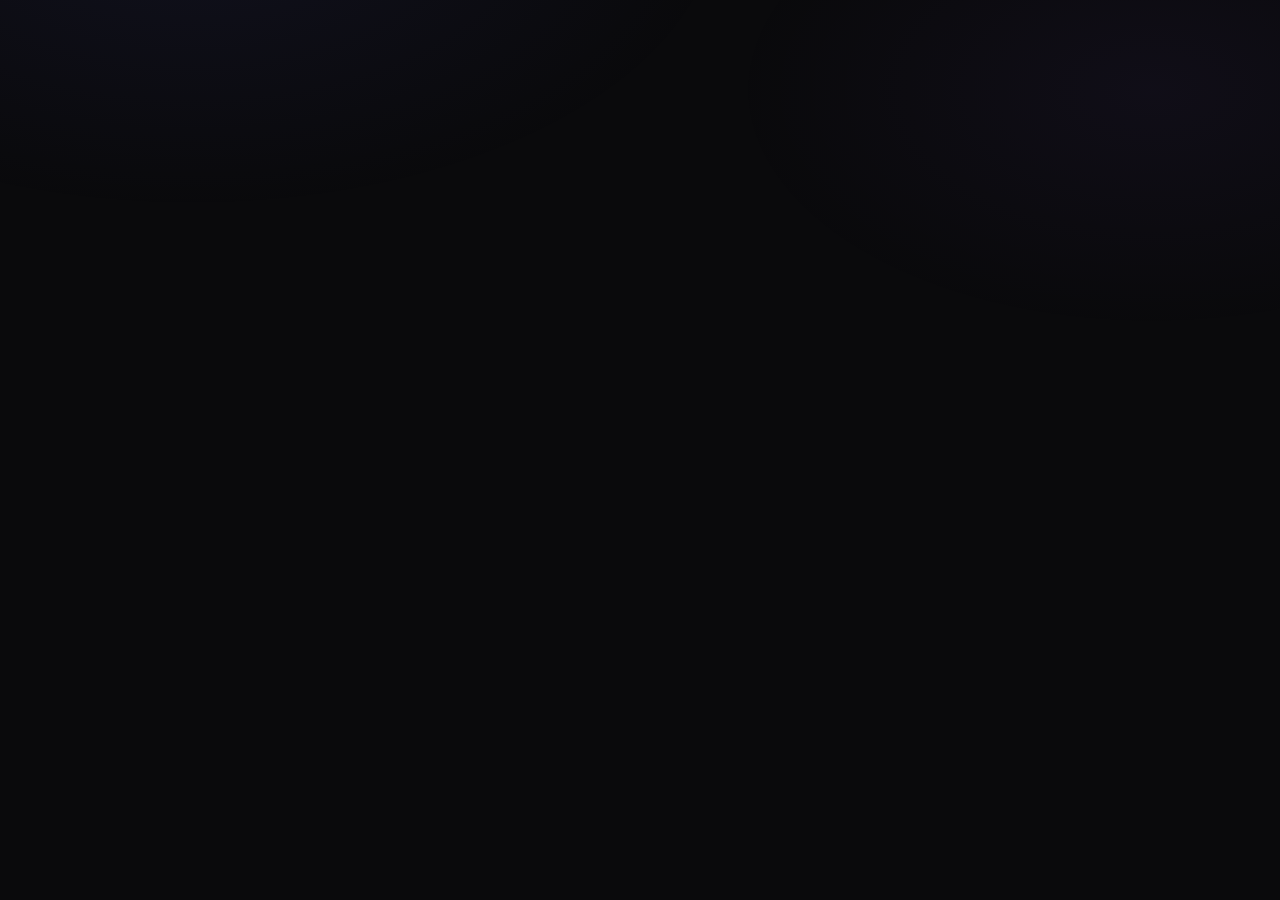
==== commit d94e04ab: "Actualizar index.html" ====
--- a/index.html
+++ b/index.html
@@ -3,321 +3,55 @@
 <head>
   <meta charset="UTF-8" />
   <meta name="viewport" content="width=device-width, initial-scale=1.0, maximum-scale=1.0, user-scalable=no, viewport-fit=cover" />
-  <title>IRREGULARS — Verbos irregulares en inglés</title>
-
-  <meta name="description" content="Aprende los verbos irregulares en inglés con más de 5.000 ejercicios contextuales." />
-
-  <link rel="manifest" href="manifest.json" />
+  <title>IRREGULARS — Verbos irregulares</title>
   <meta name="theme-color" content="#0a0a0c" />
-  <meta name="apple-mobile-web-app-capable" content="yes" />
-  <meta name="apple-mobile-web-app-status-bar-style" content="black-translucent" />
-  <meta name="apple-mobile-web-app-title" content="IRREGULARS" />
-
-  <link rel="preconnect" href="https://fonts.googleapis.com" />
-  <link rel="preconnect" href="https://fonts.gstatic.com" crossorigin />
-  <link href="https://fonts.googleapis.com/css2?family=Plus+Jakarta+Sans:wght@400;500;600;700;800&family=JetBrains+Mono:wght@400;500;600;700&display=swap" rel="stylesheet" />
-
   <link rel="stylesheet" href="styles.css" />
 </head>
-
 <body class="app-body">
 
-  <div id="splash-screen" class="splash" aria-hidden="true">
-    <div class="splash__logo-wrap">
-      <div class="splash__glow"></div>
-      <div class="splash__logo"><span>Ir</span></div>
-    </div>
-    <h1 class="splash__title">IRREGULARS</h1>
-    <p class="splash__subtitle">Domina los verbos irregulares</p>
-    <div class="splash__bar">
-      <div id="splash-progress" class="splash__bar-fill"></div>
+  <div id="splash-screen" class="splash">
+    <div style="text-align:center; max-width: 90vw;">
+      <h1 style="font-size: 24px; font-weight: 800; margin-bottom: 20px;">IRREGULARS</h1>
+      <div id="diag" style="font-family: monospace; font-size: 13px; color: #b9b9c4; line-height: 1.8; text-align: left; display: inline-block;">
+        <div>· cargando…</div>
+      </div>
+      <p id="diag-detail" style="margin-top: 16px; font-size: 11px; color: #7a7a89; word-break: break-all;"></p>
     </div>
   </div>
 
-  <header class="app-header">
-    <button type="button" class="brand" aria-label="Ir al inicio">
-      <span class="brand__logo">Ir</span>
-      <span class="brand__text">
-        <span class="brand__name">IRREGULARS</span>
-        <span class="brand__tag">PWA · Offline</span>
-      </span>
-    </button>
+  <script>
+    // Sistema de diagnóstico visual
+    const diag = document.getElementById("diag");
+    const detail = document.getElementById("diag-detail");
+    const lines = [];
 
-    <nav class="topnav" aria-label="Navegación principal">
-      <button type="button" id="nav-home" class="topnav__btn is-active">
-        <svg viewBox="0 0 24 24" fill="none" stroke="currentColor" stroke-width="2" stroke-linecap="round" stroke-linejoin="round" aria-hidden="true">
-          <path d="M3 12l2-2 7-7 7 7 2 2" />
-          <path d="M5 10v10a1 1 0 0 0 1 1h3m10-11v10a1 1 0 0 1-1 1h-3m-6 0a1 1 0 0 0 1-1v-4a1 1 0 0 1 1-1h2a1 1 0 0 1 1 1v4a1 1 0 0 0 1 1m-6 0h6" />
-        </svg>
-        <span>Estudio</span>
-      </button>
+    function log(name, ok, err) {
+      const mark = ok ? "[✓]" : "[✗]";
+      const color = ok ? "#10b981" : "#ef4444";
+      lines.push('<div style="color:' + color + '">' + mark + ' ' + name + '</div>');
+      diag.innerHTML = lines.join("");
+      if (err) detail.textContent = String(err);
+    }
 
-      <button type="button" id="nav-stats" class="topnav__btn">
-        <svg viewBox="0 0 24 24" fill="none" stroke="currentColor" stroke-width="2" stroke-linecap="round" stroke-linejoin="round" aria-hidden="true">
-          <path d="M9 19v-6a2 2 0 0 0-2-2H5a2 2 0 0 0-2 2v6a2 2 0 0 0 2 2h2a2 2 0 0 0 2-2z" />
-          <path d="M9 19V9a2 2 0 0 1 2-2h2a2 2 0 0 1 2 2v10" />
-          <path d="M9 19a2 2 0 0 0 2 2h2a2 2 0 0 0 2-2m0 0V5a2 2 0 0 1 2-2h2a2 2 0 0 1 2 2v14a2 2 0 0 1-2 2h-2a2 2 0 0 1-2-2z" />
-        </svg>
-        <span>Estadísticas</span>
-      </button>
+    window.addEventListener("error", function (e) {
+      detail.textContent = "ERROR: " + (e.message || "desconocido") + " — " + (e.filename || "");
+    });
 
-      <button type="button" id="install-btn" class="topnav__btn topnav__btn--install" hidden>
-        <svg viewBox="0 0 24 24" fill="none" stroke="currentColor" stroke-width="2" stroke-linecap="round" stroke-linejoin="round" aria-hidden="true">
-          <path d="M4 16v1a3 3 0 0 0 3 3h10a3 3 0 0 0 3-3v-1" />
-          <path d="M12 4v12" />
-          <path d="M8 12l4 4 4-4" />
-        </svg>
-        <span>Instalar</span>
-      </button>
-    </nav>
-  </header>
+    // 1. HTML
+    log("index.html", true);
+  </script>
 
-  <main class="app-main">
+  <script src="data-verbs.js" onload="log('data-verbs.js', typeof IRREGULAR_VERBS !== 'undefined', typeof IRREGULAR_VERBS === 'undefined' ? 'IRREGULAR_VERBS no definido' : '')" onerror="log('data-verbs.js', false, 'no se pudo cargar')"></script>
 
-    <section id="view-home" class="view view--home is-visible">
-      <div class="banner">
-        <span class="banner__badge">+5.000 ejercicios únicos</span>
-        <h2 class="banner__title">Domina los verbos irregulares</h2>
-        <p class="banner__text">Frases contextuales, repaso adaptativo y práctica hasta acertar.</p>
-      </div>
+  <script src="data-generator.js" onload="log('data-generator.js', typeof ALL_EXERCISES !== 'undefined', typeof ALL_EXERCISES === 'undefined' ? 'ALL_EXERCISES no definido' : (ALL_EXERCISES.length + ' ejercicios'))" onerror="log('data-generator.js', false, 'no se pudo cargar')"></script>
 
-      <section class="block">
-        <header class="block__head">
-          <h3 class="block__title"><span class="block__step">1</span> Prioridad</h3>
-          <span id="selected-priority-label" class="block__value">Alta</span>
-        </header>
-
-        <div class="grid grid--4 grid--priority">
-          <button type="button" id="p-high" class="tile tile--priority is-active">
-            <span class="dot dot--high"></span>
-            <span class="tile__title">Alta</span>
-            <span class="tile__meta">30 esenciales</span>
-          </button>
-          <button type="button" id="p-medium" class="tile tile--priority">
-            <span class="dot dot--medium"></span>
-            <span class="tile__title">Media</span>
-            <span class="tile__meta">22 frecuentes</span>
-          </button>
-          <button type="button" id="p-low" class="tile tile--priority">
-            <span class="dot dot--low"></span>
-            <span class="tile__title">Baja</span>
-            <span class="tile__meta">28 avanzados</span>
-          </button>
-          <button type="button" id="p-all" class="tile tile--priority tile--fire">
-            <span class="dot dot--fire"></span>
-            <span class="tile__title">Todo 🔥</span>
-            <span class="tile__meta">Incluye muy baja</span>
-          </button>
-        </div>
-      </section>
-
-      <section class="block">
-        <header class="block__head">
-          <h3 class="block__title"><span class="block__step">2</span> Modo de estudio</h3>
-          <span id="selected-mode-label" class="block__value">2 Columnas</span>
-        </header>
-
-        <div class="grid grid--3 grid--mode">
-          <button type="button" id="m-2col" class="tile tile--mode is-active">
-            <span class="tile__title">2 Columnas</span>
-            <span class="tile__meta">Infinitivo → Pasado</span>
-            <span class="tile__hint">Practica la 2ª forma verbal</span>
-          </button>
-          <button type="button" id="m-3col" class="tile tile--mode">
-            <span class="tile__title">3 Columnas</span>
-            <span class="tile__meta">Infinitivo → Participio</span>
-            <span class="tile__hint">Practica la 3ª forma verbal</span>
-          </button>
-          <button type="button" id="m-both" class="tile tile--mode tile--fire">
-            <span class="tile__title">Las Dos 🔥</span>
-            <span class="tile__meta">Pasado + Participio</span>
-            <span class="tile__hint">Mezcla adaptada a tus fallos</span>
-          </button>
-        </div>
-      </section>
-
-      <section class="block">
-        <header class="block__head">
-          <h3 class="block__title"><span class="block__step">3</span> Cantidad de ejercicios</h3>
-        </header>
-
-        <div class="chips">
-          <button type="button" class="chip limit-btn" data-limit="10">10</button>
-          <button type="button" class="chip limit-btn is-active" data-limit="25">25</button>
-          <button type="button" class="chip limit-btn" data-limit="50">50</button>
-          <button type="button" class="chip limit-btn" data-limit="100">100</button>
-          <button type="button" class="chip limit-btn" data-limit="0">Sin límite</button>
-        </div>
-      </section>
-
-      <button type="button" class="btn btn--primary btn--lg" id="start-session-btn">
-        <span>Comenzar sesión</span>
-        <svg viewBox="0 0 24 24" fill="none" stroke="currentColor" stroke-width="2" stroke-linecap="round" stroke-linejoin="round" aria-hidden="true">
-          <path d="M5 12h14" />
-          <path d="M13 5l7 7-7 7" />
-        </svg>
-      </button>
-    </section>
-
-    <section id="view-study" class="view view--study">
-      <div class="study-bar">
-        <button type="button" class="btn btn--ghost" id="exit-session-btn">
-          <svg viewBox="0 0 24 24" fill="none" stroke="currentColor" stroke-width="2" stroke-linecap="round" stroke-linejoin="round" aria-hidden="true">
-            <path d="M19 12H5" />
-            <path d="M12 19l-7-7 7-7" />
-          </svg>
-          <span>Salir</span>
-        </button>
-
-        <div class="study-bar__progress">
-          <span id="session-counter" class="study-bar__count">1 / 25</span>
-          <div class="progress">
-            <div id="session-progress-bar" class="progress__fill"></div>
-          </div>
-        </div>
-      </div>
-
-      <div class="flashcard-stage">
-        <div id="flashcard" class="flashcard">
-          <div class="flashcard__inner">
-
-            <div class="flashcard__face flashcard__face--front">
-              <header class="flashcard__head">
-                <span id="card-type-badge" class="badge badge--type">Pasado</span>
-                <span id="card-verb-hint" class="flashcard__hint">verbo: go</span>
-              </header>
-
-              <p id="card-sentence" class="flashcard__sentence">
-                I ___ (go) to school yesterday.
-              </p>
-
-              <form id="answer-form" class="answer" autocomplete="off">
-                <input id="answer-input" class="answer__input" type="text" placeholder="Escribe la respuesta…" spellcheck="false" autocapitalize="none" autocorrect="off" inputmode="text" />
-                <button type="submit" class="btn btn--primary btn--block">Comprobar</button>
-              </form>
-            </div>
-
-            <div class="flashcard__face flashcard__face--back">
-              <header class="flashcard__head">
-                <span class="badge badge--fail">¡Fallo!</span>
-                <span id="feedback-correct-word" class="flashcard__hint flashcard__hint--fail">Respuesta: WENT</span>
-              </header>
-
-              <div class="lesson">
-                <div class="lesson__title">
-                  <span id="mini-verb-title" class="lesson__verb">GO</span>
-                  <span id="mini-verb-es" class="lesson__es">ir</span>
-                </div>
-                <div class="lesson__rows">
-                  <div class="lesson__row">
-                    <span class="lesson__k">Infinitivo</span>
-                    <span id="mini-base" class="lesson__v">go</span>
-                  </div>
-                  <div class="lesson__row">
-                    <span class="lesson__k">Pasado</span>
-                    <span id="mini-past" class="lesson__v lesson__v--past">went</span>
-                  </div>
-                  <div class="lesson__row">
-                    <span class="lesson__k">Participio</span>
-                    <span id="mini-part" class="lesson__v lesson__v--part">gone</span>
-                  </div>
-                </div>
-              </div>
-
-              <button type="button" class="btn btn--ghost btn--block" id="next-card-btn">
-                Continuar practicando ↵
-              </button>
-            </div>
-
-          </div>
-        </div>
-      </div>
-    </section>
-
-    <section id="view-stats" class="view view--stats">
-      <div class="stats-head">
-        <div>
-          <h2 class="stats-head__title">Estadísticas</h2>
-          <p class="stats-head__subtitle">Tu progreso se guarda en este dispositivo.</p>
-        </div>
-        <button type="button" class="btn btn--danger" id="reset-stats-btn">Reiniciar datos</button>
-      </div>
-
-      <div class="grid grid--4 grid--metrics">
-        <div class="metric">
-          <span class="metric__k">Ejercicios</span>
-          <span id="stat-total" class="metric__v">0</span>
-        </div>
-        <div class="metric">
-          <span class="metric__k">Aciertos</span>
-          <span id="stat-accuracy" class="metric__v metric__v--ok">0%</span>
-        </div>
-        <div class="metric">
-          <span class="metric__k">Racha actual</span>
-          <span id="stat-streak" class="metric__v metric__v--warn">0</span>
-        </div>
-        <div class="metric">
-          <span class="metric__k">Mejor racha</span>
-          <span id="stat-best-streak" class="metric__v metric__v--info">0</span>
-        </div>
-      </div>
-
-      <div class="panel">
-        <h3 class="panel__title">Progreso por prioridad</h3>
-
-        <div class="progress-row">
-          <div class="progress-row__head">
-            <span>🟢 Alta</span>
-            <span id="prog-high" class="progress-row__pct">0%</span>
-          </div>
-          <div class="progress">
-            <div id="bar-high" class="progress__fill progress__fill--high"></div>
-          </div>
-        </div>
-
-        <div class="progress-row">
-          <div class="progress-row__head">
-            <span>🟡 Media</span>
-            <span id="prog-medium" class="progress-row__pct">0%</span>
-          </div>
-          <div class="progress">
-            <div id="bar-medium" class="progress__fill progress__fill--medium"></div>
-          </div>
-        </div>
-
-        <div class="progress-row">
-          <div class="progress-row__head">
-            <span>🟠 Baja</span>
-            <span id="prog-low" class="progress-row__pct">0%</span>
-          </div>
-          <div class="progress">
-            <div id="bar-low" class="progress__fill progress__fill--low"></div>
-          </div>
-        </div>
-      </div>
-    </section>
-
-  </main>
-
-  <div id="toast" class="toast" role="status" aria-live="polite">
-    <div id="toast-content" class="toast__content">
-      <svg viewBox="0 0 24 24" fill="none" stroke="currentColor" stroke-width="2" stroke-linecap="round" stroke-linejoin="round" aria-hidden="true">
-        <path d="M5 13l4 4L19 7" />
-      </svg>
-      <span id="toast-msg">¡Correcto!</span>
-    </div>
-  </div>
-
-  <script src="data-verbs.js"></script>
-  <script src="data-generator.js"></script>
-  <script src="app.js"></script>
+  <script src="app.js" onload="log('app.js', typeof IrregularsApp !== 'undefined', typeof IrregularsApp === 'undefined' ? 'IrregularsApp no definido' : '')" onerror="log('app.js', false, 'no se pudo cargar')"></script>
 
   <script>
-    if ("serviceWorker" in navigator) {
-      window.addEventListener("load", () => {
-        navigator.serviceWorker.register("sw.js").catch(() => {});
-      });
-    }
+    log("app.init()", typeof app !== "undefined" && typeof app.init === "function");
+
+    // Si todo ha ido bien, redirigir a la app normal
+    // (aquí NO redirigimos: mostramos el diagnóstico)
   </script>
 
 </body>
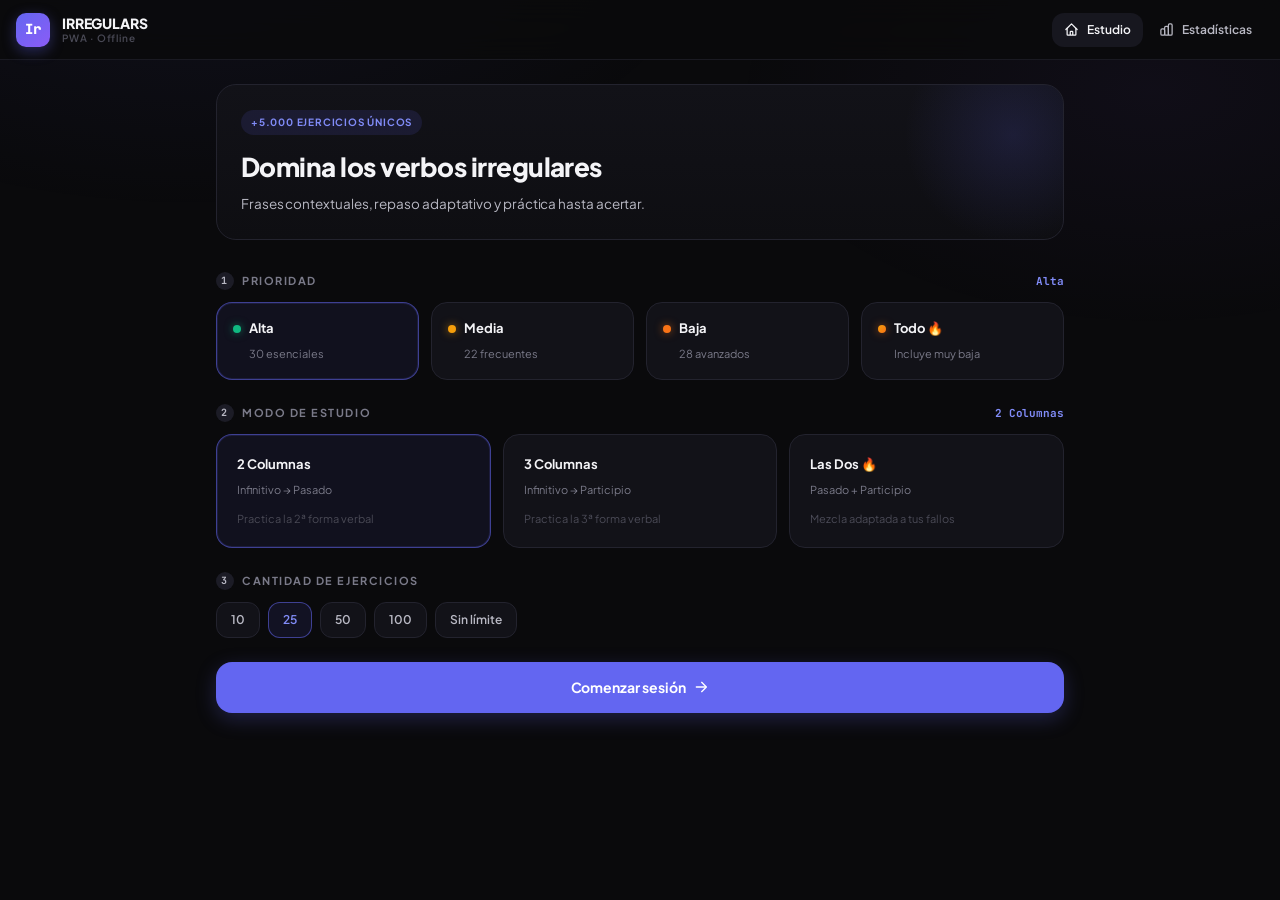
==== commit bce9f08c: "Actualizar index.html" ====
--- a/index.html
+++ b/index.html
@@ -3,55 +3,320 @@
 <head>
   <meta charset="UTF-8" />
   <meta name="viewport" content="width=device-width, initial-scale=1.0, maximum-scale=1.0, user-scalable=no, viewport-fit=cover" />
-  <title>IRREGULARS — Verbos irregulares</title>
+  <title>IRREGULARS — Verbos irregulares en inglés</title>
+  <meta name="description" content="Aprende los verbos irregulares en inglés con más de 5.000 ejercicios contextuales." />
+
+  <link rel="manifest" href="manifest.json" />
   <meta name="theme-color" content="#0a0a0c" />
+  <meta name="apple-mobile-web-app-capable" content="yes" />
+  <meta name="apple-mobile-web-app-status-bar-style" content="black-translucent" />
+  <meta name="apple-mobile-web-app-title" content="IRREGULARS" />
+
+  <link rel="preconnect" href="https://fonts.googleapis.com" />
+  <link rel="preconnect" href="https://fonts.gstatic.com" crossorigin />
+  <link href="https://fonts.googleapis.com/css2?family=Plus+Jakarta+Sans:wght@400;500;600;700;800&family=JetBrains+Mono:wght@400;500;600;700&display=swap" rel="stylesheet" />
+
   <link rel="stylesheet" href="styles.css" />
 </head>
+
 <body class="app-body">
 
-  <div id="splash-screen" class="splash">
-    <div style="text-align:center; max-width: 90vw;">
-      <h1 style="font-size: 24px; font-weight: 800; margin-bottom: 20px;">IRREGULARS</h1>
-      <div id="diag" style="font-family: monospace; font-size: 13px; color: #b9b9c4; line-height: 1.8; text-align: left; display: inline-block;">
-        <div>· cargando…</div>
-      </div>
-      <p id="diag-detail" style="margin-top: 16px; font-size: 11px; color: #7a7a89; word-break: break-all;"></p>
+  <div id="splash-screen" class="splash" aria-hidden="true">
+    <div class="splash__logo-wrap">
+      <div class="splash__glow"></div>
+      <div class="splash__logo"><span>Ir</span></div>
+    </div>
+    <h1 class="splash__title">IRREGULARS</h1>
+    <p class="splash__subtitle">Domina los verbos irregulares</p>
+    <div class="splash__bar">
+      <div id="splash-progress" class="splash__bar-fill"></div>
     </div>
   </div>
 
+  <header class="app-header">
+    <button type="button" class="brand" aria-label="Ir al inicio">
+      <span class="brand__logo">Ir</span>
+      <span class="brand__text">
+        <span class="brand__name">IRREGULARS</span>
+        <span class="brand__tag">PWA · Offline</span>
+      </span>
+    </button>
+
+    <nav class="topnav" aria-label="Navegación principal">
+      <button type="button" id="nav-home" class="topnav__btn is-active">
+        <svg viewBox="0 0 24 24" fill="none" stroke="currentColor" stroke-width="2" stroke-linecap="round" stroke-linejoin="round" aria-hidden="true">
+          <path d="M3 12l2-2 7-7 7 7 2 2" />
+          <path d="M5 10v10a1 1 0 0 0 1 1h3m10-11v10a1 1 0 0 1-1 1h-3m-6 0a1 1 0 0 0 1-1v-4a1 1 0 0 1 1-1h2a1 1 0 0 1 1 1v4a1 1 0 0 0 1 1m-6 0h6" />
+        </svg>
+        <span>Estudio</span>
+      </button>
+
+      <button type="button" id="nav-stats" class="topnav__btn">
+        <svg viewBox="0 0 24 24" fill="none" stroke="currentColor" stroke-width="2" stroke-linecap="round" stroke-linejoin="round" aria-hidden="true">
+          <path d="M9 19v-6a2 2 0 0 0-2-2H5a2 2 0 0 0-2 2v6a2 2 0 0 0 2 2h2a2 2 0 0 0 2-2z" />
+          <path d="M9 19V9a2 2 0 0 1 2-2h2a2 2 0 0 1 2 2v10" />
+          <path d="M9 19a2 2 0 0 0 2 2h2a2 2 0 0 0 2-2m0 0V5a2 2 0 0 1 2-2h2a2 2 0 0 1 2 2v14a2 2 0 0 1-2 2h-2a2 2 0 0 1-2-2z" />
+        </svg>
+        <span>Estadísticas</span>
+      </button>
+
+      <button type="button" id="install-btn" class="topnav__btn topnav__btn--install" hidden>
+        <svg viewBox="0 0 24 24" fill="none" stroke="currentColor" stroke-width="2" stroke-linecap="round" stroke-linejoin="round" aria-hidden="true">
+          <path d="M4 16v1a3 3 0 0 0 3 3h10a3 3 0 0 0 3-3v-1" />
+          <path d="M12 4v12" />
+          <path d="M8 12l4 4 4-4" />
+        </svg>
+        <span>Instalar</span>
+      </button>
+    </nav>
+  </header>
+
+  <main class="app-main">
+
+    <section id="view-home" class="view view--home is-visible">
+      <div class="banner">
+        <span class="banner__badge">+5.000 ejercicios únicos</span>
+        <h2 class="banner__title">Domina los verbos irregulares</h2>
+        <p class="banner__text">Frases contextuales, repaso adaptativo y práctica hasta acertar.</p>
+      </div>
+
+      <section class="block">
+        <header class="block__head">
+          <h3 class="block__title"><span class="block__step">1</span> Prioridad</h3>
+          <span id="selected-priority-label" class="block__value">Alta</span>
+        </header>
+
+        <div class="grid grid--4 grid--priority">
+          <button type="button" id="p-high" class="tile tile--priority is-active">
+            <span class="dot dot--high"></span>
+            <span class="tile__title">Alta</span>
+            <span class="tile__meta">30 esenciales</span>
+          </button>
+          <button type="button" id="p-medium" class="tile tile--priority">
+            <span class="dot dot--medium"></span>
+            <span class="tile__title">Media</span>
+            <span class="tile__meta">22 frecuentes</span>
+          </button>
+          <button type="button" id="p-low" class="tile tile--priority">
+            <span class="dot dot--low"></span>
+            <span class="tile__title">Baja</span>
+            <span class="tile__meta">28 avanzados</span>
+          </button>
+          <button type="button" id="p-all" class="tile tile--priority tile--fire">
+            <span class="dot dot--fire"></span>
+            <span class="tile__title">Todo 🔥</span>
+            <span class="tile__meta">Incluye muy baja</span>
+          </button>
+        </div>
+      </section>
+
+      <section class="block">
+        <header class="block__head">
+          <h3 class="block__title"><span class="block__step">2</span> Modo de estudio</h3>
+          <span id="selected-mode-label" class="block__value">2 Columnas</span>
+        </header>
+
+        <div class="grid grid--3 grid--mode">
+          <button type="button" id="m-2col" class="tile tile--mode is-active">
+            <span class="tile__title">2 Columnas</span>
+            <span class="tile__meta">Infinitivo → Pasado</span>
+            <span class="tile__hint">Practica la 2ª forma verbal</span>
+          </button>
+          <button type="button" id="m-3col" class="tile tile--mode">
+            <span class="tile__title">3 Columnas</span>
+            <span class="tile__meta">Infinitivo → Participio</span>
+            <span class="tile__hint">Practica la 3ª forma verbal</span>
+          </button>
+          <button type="button" id="m-both" class="tile tile--mode tile--fire">
+            <span class="tile__title">Las Dos 🔥</span>
+            <span class="tile__meta">Pasado + Participio</span>
+            <span class="tile__hint">Mezcla adaptada a tus fallos</span>
+          </button>
+        </div>
+      </section>
+
+      <section class="block">
+        <header class="block__head">
+          <h3 class="block__title"><span class="block__step">3</span> Cantidad de ejercicios</h3>
+        </header>
+
+        <div class="chips">
+          <button type="button" class="chip limit-btn" data-limit="10">10</button>
+          <button type="button" class="chip limit-btn is-active" data-limit="25">25</button>
+          <button type="button" class="chip limit-btn" data-limit="50">50</button>
+          <button type="button" class="chip limit-btn" data-limit="100">100</button>
+          <button type="button" class="chip limit-btn" data-limit="0">Sin límite</button>
+        </div>
+      </section>
+
+      <button type="button" class="btn btn--primary btn--lg" id="start-session-btn">
+        <span>Comenzar sesión</span>
+        <svg viewBox="0 0 24 24" fill="none" stroke="currentColor" stroke-width="2" stroke-linecap="round" stroke-linejoin="round" aria-hidden="true">
+          <path d="M5 12h14" />
+          <path d="M13 5l7 7-7 7" />
+        </svg>
+      </button>
+    </section>
+
+    <section id="view-study" class="view view--study">
+      <div class="study-bar">
+        <button type="button" class="btn btn--ghost" id="exit-session-btn">
+          <svg viewBox="0 0 24 24" fill="none" stroke="currentColor" stroke-width="2" stroke-linecap="round" stroke-linejoin="round" aria-hidden="true">
+            <path d="M19 12H5" />
+            <path d="M12 19l-7-7 7-7" />
+          </svg>
+          <span>Salir</span>
+        </button>
+
+        <div class="study-bar__progress">
+          <span id="session-counter" class="study-bar__count">1 / 25</span>
+          <div class="progress">
+            <div id="session-progress-bar" class="progress__fill"></div>
+          </div>
+        </div>
+      </div>
+
+      <div class="flashcard-stage">
+        <div id="flashcard" class="flashcard">
+          <div class="flashcard__inner">
+
+            <div class="flashcard__face flashcard__face--front">
+              <header class="flashcard__head">
+                <span id="card-type-badge" class="badge badge--type">Pasado</span>
+                <span id="card-verb-hint" class="flashcard__hint">verbo: go</span>
+              </header>
+
+              <p id="card-sentence" class="flashcard__sentence">
+                I ___ (go) to school yesterday.
+              </p>
+
+              <form id="answer-form" class="answer" autocomplete="off">
+                <input id="answer-input" class="answer__input" type="text" placeholder="Escribe la respuesta…" spellcheck="false" autocapitalize="none" autocorrect="off" inputmode="text" />
+                <button type="submit" class="btn btn--primary btn--block">Comprobar</button>
+              </form>
+            </div>
+
+            <div class="flashcard__face flashcard__face--back">
+              <header class="flashcard__head">
+                <span class="badge badge--fail">¡Fallo!</span>
+                <span id="feedback-correct-word" class="flashcard__hint flashcard__hint--fail">Respuesta: WENT</span>
+              </header>
+
+              <div class="lesson">
+                <div class="lesson__title">
+                  <span id="mini-verb-title" class="lesson__verb">GO</span>
+                  <span id="mini-verb-es" class="lesson__es">ir</span>
+                </div>
+                <div class="lesson__rows">
+                  <div class="lesson__row">
+                    <span class="lesson__k">Infinitivo</span>
+                    <span id="mini-base" class="lesson__v">go</span>
+                  </div>
+                  <div class="lesson__row">
+                    <span class="lesson__k">Pasado</span>
+                    <span id="mini-past" class="lesson__v lesson__v--past">went</span>
+                  </div>
+                  <div class="lesson__row">
+                    <span class="lesson__k">Participio</span>
+                    <span id="mini-part" class="lesson__v lesson__v--part">gone</span>
+                  </div>
+                </div>
+              </div>
+
+              <button type="button" class="btn btn--ghost btn--block" id="next-card-btn">
+                Continuar practicando ↵
+              </button>
+            </div>
+
+          </div>
+        </div>
+      </div>
+    </section>
+
+    <section id="view-stats" class="view view--stats">
+      <div class="stats-head">
+        <div>
+          <h2 class="stats-head__title">Estadísticas</h2>
+          <p class="stats-head__subtitle">Tu progreso se guarda en este dispositivo.</p>
+        </div>
+        <button type="button" class="btn btn--danger" id="reset-stats-btn">Reiniciar datos</button>
+      </div>
+
+      <div class="grid grid--4 grid--metrics">
+        <div class="metric">
+          <span class="metric__k">Ejercicios</span>
+          <span id="stat-total" class="metric__v">0</span>
+        </div>
+        <div class="metric">
+          <span class="metric__k">Aciertos</span>
+          <span id="stat-accuracy" class="metric__v metric__v--ok">0%</span>
+        </div>
+        <div class="metric">
+          <span class="metric__k">Racha actual</span>
+          <span id="stat-streak" class="metric__v metric__v--warn">0</span>
+        </div>
+        <div class="metric">
+          <span class="metric__k">Mejor racha</span>
+          <span id="stat-best-streak" class="metric__v metric__v--info">0</span>
+        </div>
+      </div>
+
+      <div class="panel">
+        <h3 class="panel__title">Progreso por prioridad</h3>
+
+        <div class="progress-row">
+          <div class="progress-row__head">
+            <span>🟢 Alta</span>
+            <span id="prog-high" class="progress-row__pct">0%</span>
+          </div>
+          <div class="progress">
+            <div id="bar-high" class="progress__fill progress__fill--high"></div>
+          </div>
+        </div>
+
+        <div class="progress-row">
+          <div class="progress-row__head">
+            <span>🟡 Media</span>
+            <span id="prog-medium" class="progress-row__pct">0%</span>
+          </div>
+          <div class="progress">
+            <div id="bar-medium" class="progress__fill progress__fill--medium"></div>
+          </div>
+        </div>
+
+        <div class="progress-row">
+          <div class="progress-row__head">
+            <span>🟠 Baja</span>
+            <span id="prog-low" class="progress-row__pct">0%</span>
+          </div>
+          <div class="progress">
+            <div id="bar-low" class="progress__fill progress__fill--low"></div>
+          </div>
+        </div>
+      </div>
+    </section>
+
+  </main>
+
+  <div id="toast" class="toast" role="status" aria-live="polite">
+    <div id="toast-content" class="toast__content">
+      <svg viewBox="0 0 24 24" fill="none" stroke="currentColor" stroke-width="2" stroke-linecap="round" stroke-linejoin="round" aria-hidden="true">
+        <path d="M5 13l4 4L19 7" />
+      </svg>
+      <span id="toast-msg">¡Correcto!</span>
+    </div>
+  </div>
+
+  <script src="data-verbs.js"></script>
+  <script src="data-generator.js"></script>
+  <script src="app.js"></script>
+
   <script>
-    // Sistema de diagnóstico visual
-    const diag = document.getElementById("diag");
-    const detail = document.getElementById("diag-detail");
-    const lines = [];
-
-    function log(name, ok, err) {
-      const mark = ok ? "[✓]" : "[✗]";
-      const color = ok ? "#10b981" : "#ef4444";
-      lines.push('<div style="color:' + color + '">' + mark + ' ' + name + '</div>');
-      diag.innerHTML = lines.join("");
-      if (err) detail.textContent = String(err);
+    if ("serviceWorker" in navigator) {
+      window.addEventListener("load", () => {
+        navigator.serviceWorker.register("sw.js").catch(() => {});
+      });
     }
-
-    window.addEventListener("error", function (e) {
-      detail.textContent = "ERROR: " + (e.message || "desconocido") + " — " + (e.filename || "");
-    });
-
-    // 1. HTML
-    log("index.html", true);
-  </script>
-
-  <script src="data-verbs.js" onload="log('data-verbs.js', typeof IRREGULAR_VERBS !== 'undefined', typeof IRREGULAR_VERBS === 'undefined' ? 'IRREGULAR_VERBS no definido' : '')" onerror="log('data-verbs.js', false, 'no se pudo cargar')"></script>
-
-  <script src="data-generator.js" onload="log('data-generator.js', typeof ALL_EXERCISES !== 'undefined', typeof ALL_EXERCISES === 'undefined' ? 'ALL_EXERCISES no definido' : (ALL_EXERCISES.length + ' ejercicios'))" onerror="log('data-generator.js', false, 'no se pudo cargar')"></script>
-
-  <script src="app.js" onload="log('app.js', typeof IrregularsApp !== 'undefined', typeof IrregularsApp === 'undefined' ? 'IrregularsApp no definido' : '')" onerror="log('app.js', false, 'no se pudo cargar')"></script>
-
-  <script>
-    log("app.init()", typeof app !== "undefined" && typeof app.init === "function");
-
-    // Si todo ha ido bien, redirigir a la app normal
-    // (aquí NO redirigimos: mostramos el diagnóstico)
   </script>
 
 </body>
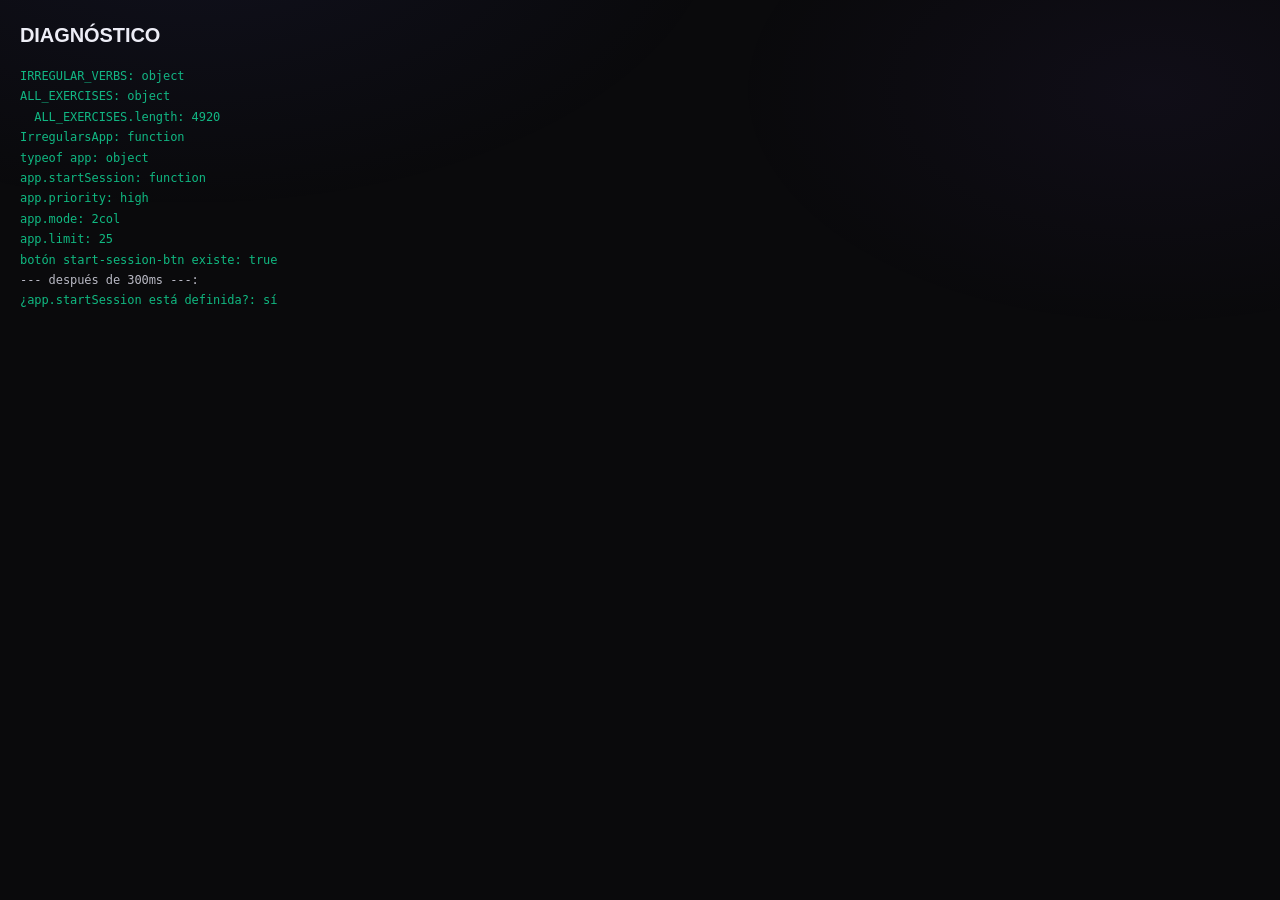
==== commit 78b36134: "Actualizar index.html" ====
--- a/index.html
+++ b/index.html
@@ -1,322 +1,67 @@
 <!DOCTYPE html>
-<html lang="es" class="dark">
+<html lang="es">
 <head>
   <meta charset="UTF-8" />
-  <meta name="viewport" content="width=device-width, initial-scale=1.0, maximum-scale=1.0, user-scalable=no, viewport-fit=cover" />
-  <title>IRREGULARS — Verbos irregulares en inglés</title>
-  <meta name="description" content="Aprende los verbos irregulares en inglés con más de 5.000 ejercicios contextuales." />
-
-  <link rel="manifest" href="manifest.json" />
-  <meta name="theme-color" content="#0a0a0c" />
-  <meta name="apple-mobile-web-app-capable" content="yes" />
-  <meta name="apple-mobile-web-app-status-bar-style" content="black-translucent" />
-  <meta name="apple-mobile-web-app-title" content="IRREGULARS" />
-
-  <link rel="preconnect" href="https://fonts.googleapis.com" />
-  <link rel="preconnect" href="https://fonts.gstatic.com" crossorigin />
-  <link href="https://fonts.googleapis.com/css2?family=Plus+Jakarta+Sans:wght@400;500;600;700;800&family=JetBrains+Mono:wght@400;500;600;700&display=swap" rel="stylesheet" />
-
+  <meta name="viewport" content="width=device-width, initial-scale=1.0" />
+  <title>Diagnóstico IRREGULARS</title>
   <link rel="stylesheet" href="styles.css" />
 </head>
+<body class="app-body" style="padding:20px">
 
-<body class="app-body">
+  <h1 style="font-size:20px;margin-bottom:16px;">DIAGNÓSTICO</h1>
 
-  <div id="splash-screen" class="splash" aria-hidden="true">
-    <div class="splash__logo-wrap">
-      <div class="splash__glow"></div>
-      <div class="splash__logo"><span>Ir</span></div>
-    </div>
-    <h1 class="splash__title">IRREGULARS</h1>
-    <p class="splash__subtitle">Domina los verbos irregulares</p>
-    <div class="splash__bar">
-      <div id="splash-progress" class="splash__bar-fill"></div>
-    </div>
-  </div>
+  <div id="out" style="font-family:monospace;font-size:12px;line-height:1.7;color:#b9b9c4;white-space:pre-wrap;"></div>
 
-  <header class="app-header">
-    <button type="button" class="brand" aria-label="Ir al inicio">
-      <span class="brand__logo">Ir</span>
-      <span class="brand__text">
-        <span class="brand__name">IRREGULARS</span>
-        <span class="brand__tag">PWA · Offline</span>
-      </span>
-    </button>
+  <button id="start-session-btn" style="display:none">test</button>
 
-    <nav class="topnav" aria-label="Navegación principal">
-      <button type="button" id="nav-home" class="topnav__btn is-active">
-        <svg viewBox="0 0 24 24" fill="none" stroke="currentColor" stroke-width="2" stroke-linecap="round" stroke-linejoin="round" aria-hidden="true">
-          <path d="M3 12l2-2 7-7 7 7 2 2" />
-          <path d="M5 10v10a1 1 0 0 0 1 1h3m10-11v10a1 1 0 0 1-1 1h-3m-6 0a1 1 0 0 0 1-1v-4a1 1 0 0 1 1-1h2a1 1 0 0 1 1 1v4a1 1 0 0 0 1 1m-6 0h6" />
-        </svg>
-        <span>Estudio</span>
-      </button>
+  <script>
+    var out = document.getElementById("out");
+    function L(label, value, ok) {
+      var color = ok === false ? "#ef4444" : ok === true ? "#10b981" : "#b9b9c4";
+      out.innerHTML += '<span style="color:' + color + '">' + label + ': ' + value + '</span>\n';
+    }
 
-      <button type="button" id="nav-stats" class="topnav__btn">
-        <svg viewBox="0 0 24 24" fill="none" stroke="currentColor" stroke-width="2" stroke-linecap="round" stroke-linejoin="round" aria-hidden="true">
-          <path d="M9 19v-6a2 2 0 0 0-2-2H5a2 2 0 0 0-2 2v6a2 2 0 0 0 2 2h2a2 2 0 0 0 2-2z" />
-          <path d="M9 19V9a2 2 0 0 1 2-2h2a2 2 0 0 1 2 2v10" />
-          <path d="M9 19a2 2 0 0 0 2 2h2a2 2 0 0 0 2-2m0 0V5a2 2 0 0 1 2-2h2a2 2 0 0 1 2 2v14a2 2 0 0 1-2 2h-2a2 2 0 0 1-2-2z" />
-        </svg>
-        <span>Estadísticas</span>
-      </button>
-
-      <button type="button" id="install-btn" class="topnav__btn topnav__btn--install" hidden>
-        <svg viewBox="0 0 24 24" fill="none" stroke="currentColor" stroke-width="2" stroke-linecap="round" stroke-linejoin="round" aria-hidden="true">
-          <path d="M4 16v1a3 3 0 0 0 3 3h10a3 3 0 0 0 3-3v-1" />
-          <path d="M12 4v12" />
-          <path d="M8 12l4 4 4-4" />
-        </svg>
-        <span>Instalar</span>
-      </button>
-    </nav>
-  </header>
-
-  <main class="app-main">
-
-    <section id="view-home" class="view view--home is-visible">
-      <div class="banner">
-        <span class="banner__badge">+5.000 ejercicios únicos</span>
-        <h2 class="banner__title">Domina los verbos irregulares</h2>
-        <p class="banner__text">Frases contextuales, repaso adaptativo y práctica hasta acertar.</p>
-      </div>
-
-      <section class="block">
-        <header class="block__head">
-          <h3 class="block__title"><span class="block__step">1</span> Prioridad</h3>
-          <span id="selected-priority-label" class="block__value">Alta</span>
-        </header>
-
-        <div class="grid grid--4 grid--priority">
-          <button type="button" id="p-high" class="tile tile--priority is-active">
-            <span class="dot dot--high"></span>
-            <span class="tile__title">Alta</span>
-            <span class="tile__meta">30 esenciales</span>
-          </button>
-          <button type="button" id="p-medium" class="tile tile--priority">
-            <span class="dot dot--medium"></span>
-            <span class="tile__title">Media</span>
-            <span class="tile__meta">22 frecuentes</span>
-          </button>
-          <button type="button" id="p-low" class="tile tile--priority">
-            <span class="dot dot--low"></span>
-            <span class="tile__title">Baja</span>
-            <span class="tile__meta">28 avanzados</span>
-          </button>
-          <button type="button" id="p-all" class="tile tile--priority tile--fire">
-            <span class="dot dot--fire"></span>
-            <span class="tile__title">Todo 🔥</span>
-            <span class="tile__meta">Incluye muy baja</span>
-          </button>
-        </div>
-      </section>
-
-      <section class="block">
-        <header class="block__head">
-          <h3 class="block__title"><span class="block__step">2</span> Modo de estudio</h3>
-          <span id="selected-mode-label" class="block__value">2 Columnas</span>
-        </header>
-
-        <div class="grid grid--3 grid--mode">
-          <button type="button" id="m-2col" class="tile tile--mode is-active">
-            <span class="tile__title">2 Columnas</span>
-            <span class="tile__meta">Infinitivo → Pasado</span>
-            <span class="tile__hint">Practica la 2ª forma verbal</span>
-          </button>
-          <button type="button" id="m-3col" class="tile tile--mode">
-            <span class="tile__title">3 Columnas</span>
-            <span class="tile__meta">Infinitivo → Participio</span>
-            <span class="tile__hint">Practica la 3ª forma verbal</span>
-          </button>
-          <button type="button" id="m-both" class="tile tile--mode tile--fire">
-            <span class="tile__title">Las Dos 🔥</span>
-            <span class="tile__meta">Pasado + Participio</span>
-            <span class="tile__hint">Mezcla adaptada a tus fallos</span>
-          </button>
-        </div>
-      </section>
-
-      <section class="block">
-        <header class="block__head">
-          <h3 class="block__title"><span class="block__step">3</span> Cantidad de ejercicios</h3>
-        </header>
-
-        <div class="chips">
-          <button type="button" class="chip limit-btn" data-limit="10">10</button>
-          <button type="button" class="chip limit-btn is-active" data-limit="25">25</button>
-          <button type="button" class="chip limit-btn" data-limit="50">50</button>
-          <button type="button" class="chip limit-btn" data-limit="100">100</button>
-          <button type="button" class="chip limit-btn" data-limit="0">Sin límite</button>
-        </div>
-      </section>
-
-      <button type="button" class="btn btn--primary btn--lg" id="start-session-btn">
-        <span>Comenzar sesión</span>
-        <svg viewBox="0 0 24 24" fill="none" stroke="currentColor" stroke-width="2" stroke-linecap="round" stroke-linejoin="round" aria-hidden="true">
-          <path d="M5 12h14" />
-          <path d="M13 5l7 7-7 7" />
-        </svg>
-      </button>
-    </section>
-
-    <section id="view-study" class="view view--study">
-      <div class="study-bar">
-        <button type="button" class="btn btn--ghost" id="exit-session-btn">
-          <svg viewBox="0 0 24 24" fill="none" stroke="currentColor" stroke-width="2" stroke-linecap="round" stroke-linejoin="round" aria-hidden="true">
-            <path d="M19 12H5" />
-            <path d="M12 19l-7-7 7-7" />
-          </svg>
-          <span>Salir</span>
-        </button>
-
-        <div class="study-bar__progress">
-          <span id="session-counter" class="study-bar__count">1 / 25</span>
-          <div class="progress">
-            <div id="session-progress-bar" class="progress__fill"></div>
-          </div>
-        </div>
-      </div>
-
-      <div class="flashcard-stage">
-        <div id="flashcard" class="flashcard">
-          <div class="flashcard__inner">
-
-            <div class="flashcard__face flashcard__face--front">
-              <header class="flashcard__head">
-                <span id="card-type-badge" class="badge badge--type">Pasado</span>
-                <span id="card-verb-hint" class="flashcard__hint">verbo: go</span>
-              </header>
-
-              <p id="card-sentence" class="flashcard__sentence">
-                I ___ (go) to school yesterday.
-              </p>
-
-              <form id="answer-form" class="answer" autocomplete="off">
-                <input id="answer-input" class="answer__input" type="text" placeholder="Escribe la respuesta…" spellcheck="false" autocapitalize="none" autocorrect="off" inputmode="text" />
-                <button type="submit" class="btn btn--primary btn--block">Comprobar</button>
-              </form>
-            </div>
-
-            <div class="flashcard__face flashcard__face--back">
-              <header class="flashcard__head">
-                <span class="badge badge--fail">¡Fallo!</span>
-                <span id="feedback-correct-word" class="flashcard__hint flashcard__hint--fail">Respuesta: WENT</span>
-              </header>
-
-              <div class="lesson">
-                <div class="lesson__title">
-                  <span id="mini-verb-title" class="lesson__verb">GO</span>
-                  <span id="mini-verb-es" class="lesson__es">ir</span>
-                </div>
-                <div class="lesson__rows">
-                  <div class="lesson__row">
-                    <span class="lesson__k">Infinitivo</span>
-                    <span id="mini-base" class="lesson__v">go</span>
-                  </div>
-                  <div class="lesson__row">
-                    <span class="lesson__k">Pasado</span>
-                    <span id="mini-past" class="lesson__v lesson__v--past">went</span>
-                  </div>
-                  <div class="lesson__row">
-                    <span class="lesson__k">Participio</span>
-                    <span id="mini-part" class="lesson__v lesson__v--part">gone</span>
-                  </div>
-                </div>
-              </div>
-
-              <button type="button" class="btn btn--ghost btn--block" id="next-card-btn">
-                Continuar practicando ↵
-              </button>
-            </div>
-
-          </div>
-        </div>
-      </div>
-    </section>
-
-    <section id="view-stats" class="view view--stats">
-      <div class="stats-head">
-        <div>
-          <h2 class="stats-head__title">Estadísticas</h2>
-          <p class="stats-head__subtitle">Tu progreso se guarda en este dispositivo.</p>
-        </div>
-        <button type="button" class="btn btn--danger" id="reset-stats-btn">Reiniciar datos</button>
-      </div>
-
-      <div class="grid grid--4 grid--metrics">
-        <div class="metric">
-          <span class="metric__k">Ejercicios</span>
-          <span id="stat-total" class="metric__v">0</span>
-        </div>
-        <div class="metric">
-          <span class="metric__k">Aciertos</span>
-          <span id="stat-accuracy" class="metric__v metric__v--ok">0%</span>
-        </div>
-        <div class="metric">
-          <span class="metric__k">Racha actual</span>
-          <span id="stat-streak" class="metric__v metric__v--warn">0</span>
-        </div>
-        <div class="metric">
-          <span class="metric__k">Mejor racha</span>
-          <span id="stat-best-streak" class="metric__v metric__v--info">0</span>
-        </div>
-      </div>
-
-      <div class="panel">
-        <h3 class="panel__title">Progreso por prioridad</h3>
-
-        <div class="progress-row">
-          <div class="progress-row__head">
-            <span>🟢 Alta</span>
-            <span id="prog-high" class="progress-row__pct">0%</span>
-          </div>
-          <div class="progress">
-            <div id="bar-high" class="progress__fill progress__fill--high"></div>
-          </div>
-        </div>
-
-        <div class="progress-row">
-          <div class="progress-row__head">
-            <span>🟡 Media</span>
-            <span id="prog-medium" class="progress-row__pct">0%</span>
-          </div>
-          <div class="progress">
-            <div id="bar-medium" class="progress__fill progress__fill--medium"></div>
-          </div>
-        </div>
-
-        <div class="progress-row">
-          <div class="progress-row__head">
-            <span>🟠 Baja</span>
-            <span id="prog-low" class="progress-row__pct">0%</span>
-          </div>
-          <div class="progress">
-            <div id="bar-low" class="progress__fill progress__fill--low"></div>
-          </div>
-        </div>
-      </div>
-    </section>
-
-  </main>
-
-  <div id="toast" class="toast" role="status" aria-live="polite">
-    <div id="toast-content" class="toast__content">
-      <svg viewBox="0 0 24 24" fill="none" stroke="currentColor" stroke-width="2" stroke-linecap="round" stroke-linejoin="round" aria-hidden="true">
-        <path d="M5 13l4 4L19 7" />
-      </svg>
-      <span id="toast-msg">¡Correcto!</span>
-    </div>
-  </div>
+    window.addEventListener("error", function (e) {
+      out.innerHTML += '<span style="color:#ef4444">ERROR GLOBAL: ' + (e.message || "?") + '\n  → ' + (e.filename || "") + " línea " + (e.lineno || "?") + '</span>\n';
+    });
+  </script>
 
   <script src="data-verbs.js"></script>
+  <script>
+    L("IRREGULAR_VERBS", typeof IRREGULAR_VERBS, typeof IRREGULAR_VERBS === "object");
+  </script>
+
   <script src="data-generator.js"></script>
+  <script>
+    L("ALL_EXERCISES", typeof ALL_EXERCISES, typeof ALL_EXERCISES === "object");
+    if (typeof ALL_EXERCISES === "object" && ALL_EXERCISES) {
+      L("  ALL_EXERCISES.length", ALL_EXERCISES.length, ALL_EXERCISES.length > 0);
+    }
+  </script>
+
   <script src="app.js"></script>
+  <script>
+    L("IrregularsApp", typeof IrregularsApp, typeof IrregularsApp === "function");
+    L("typeof app", typeof app, typeof app === "object");
 
-  <script>
-    if ("serviceWorker" in navigator) {
-      window.addEventListener("load", () => {
-        navigator.serviceWorker.register("sw.js").catch(() => {});
-      });
+    if (typeof app === "object" && app) {
+      L("app.startSession", typeof app.startSession, typeof app.startSession === "function");
+      L("app.priority", app.priority, true);
+      L("app.mode", app.mode, true);
+      L("app.limit", app.limit, true);
     }
+
+    var btn = document.getElementById("start-session-btn");
+    L("botón start-session-btn existe", !!btn, !!btn);
+
+    setTimeout(function () {
+      L("--- después de 300ms ---", "", null);
+      if (typeof app === "object" && app && app.startSession) {
+        L("¿app.startSession está definida?", "sí", true);
+      } else {
+        L("¿app.startSession está definida?", "NO", false);
+      }
+    }, 300);
   </script>
 
 </body>
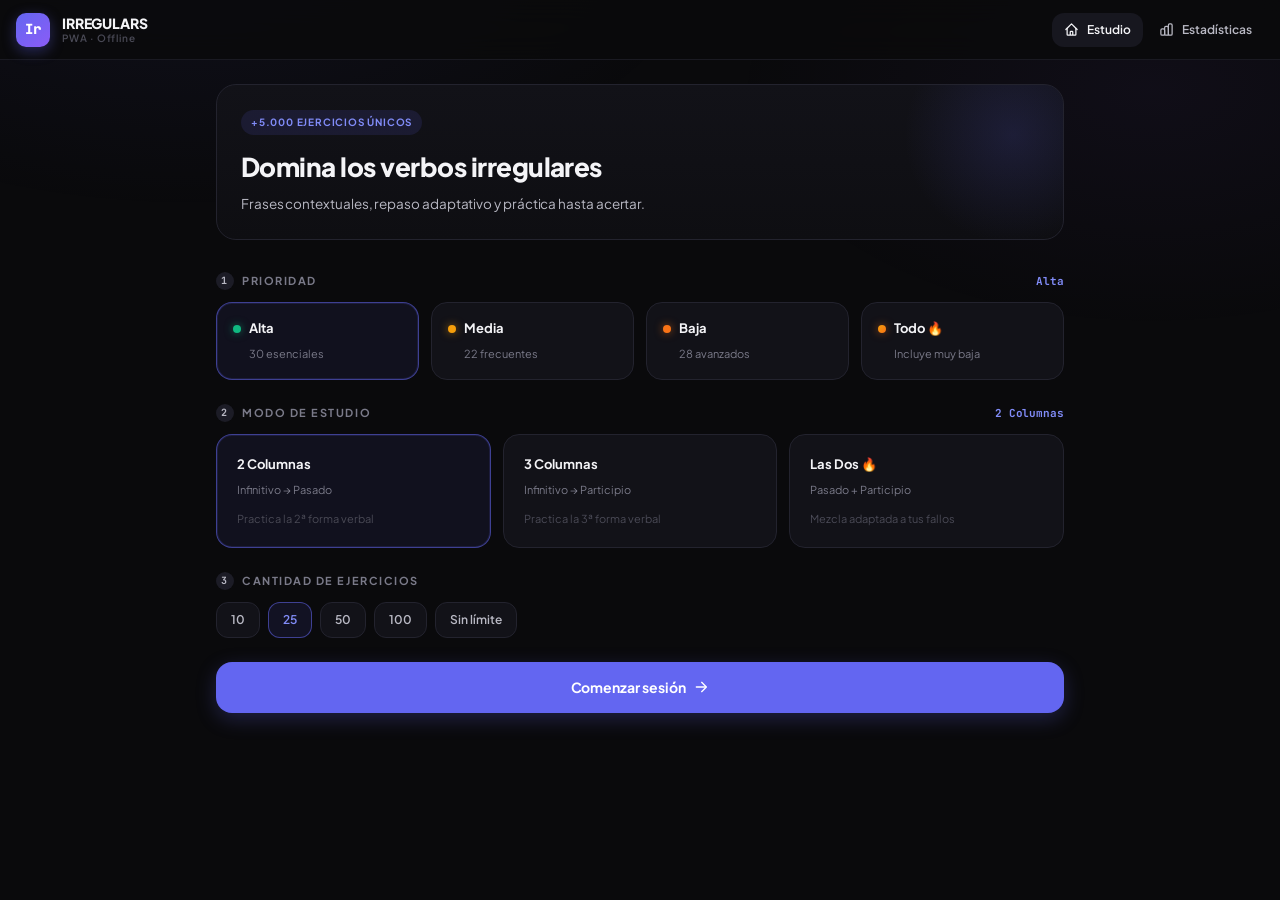
==== commit 5262fb30: "Actualizar index.html" ====
--- a/index.html
+++ b/index.html
@@ -1,68 +1,323 @@
 <!DOCTYPE html>
-<html lang="es">
+<html lang="es" class="dark">
 <head>
   <meta charset="UTF-8" />
-  <meta name="viewport" content="width=device-width, initial-scale=1.0" />
-  <title>Diagnóstico IRREGULARS</title>
+  <meta name="viewport" content="width=device-width, initial-scale=1.0, maximum-scale=1.0, user-scalable=no, viewport-fit=cover" />
+  <title>IRREGULARS — Verbos irregulares en inglés</title>
+  <meta name="description" content="Aprende los verbos irregulares en inglés con más de 5.000 ejercicios contextuales." />
+
+  <link rel="manifest" href="manifest.json" />
+  <meta name="theme-color" content="#0a0a0c" />
+  <meta name="apple-mobile-web-app-capable" content="yes" />
+  <meta name="apple-mobile-web-app-status-bar-style" content="black-translucent" />
+  <meta name="apple-mobile-web-app-title" content="IRREGULARS" />
+
+  <link rel="preconnect" href="https://fonts.googleapis.com" />
+  <link rel="preconnect" href="https://fonts.gstatic.com" crossorigin />
+  <link href="https://fonts.googleapis.com/css2?family=Plus+Jakarta+Sans:wght@400;500;600;700;800&family=JetBrains+Mono:wght@400;500;600;700&display=swap" rel="stylesheet" />
+
   <link rel="stylesheet" href="styles.css" />
 </head>
-<body class="app-body" style="padding:20px">
-
-  <h1 style="font-size:20px;margin-bottom:16px;">DIAGNÓSTICO</h1>
-
-  <div id="out" style="font-family:monospace;font-size:12px;line-height:1.7;color:#b9b9c4;white-space:pre-wrap;"></div>
-
-  <button id="start-session-btn" style="display:none">test</button>
+
+<body class="app-body">
+
+  <div id="splash-screen" class="splash" aria-hidden="true">
+    <div class="splash__logo-wrap">
+      <div class="splash__glow"></div>
+      <div class="splash__logo"><span>Ir</span></div>
+    </div>
+    <h1 class="splash__title">IRREGULARS</h1>
+    <p class="splash__subtitle">Domina los verbos irregulares</p>
+    <div class="splash__bar">
+      <div id="splash-progress" class="splash__bar-fill"></div>
+    </div>
+  </div>
+
+  <header class="app-header">
+    <button type="button" class="brand" aria-label="Ir al inicio">
+      <span class="brand__logo">Ir</span>
+      <span class="brand__text">
+        <span class="brand__name">IRREGULARS</span>
+        <span class="brand__tag">PWA · Offline</span>
+      </span>
+    </button>
+
+    <nav class="topnav" aria-label="Navegación principal">
+      <button type="button" id="nav-home" class="topnav__btn is-active">
+        <svg viewBox="0 0 24 24" fill="none" stroke="currentColor" stroke-width="2" stroke-linecap="round" stroke-linejoin="round" aria-hidden="true">
+          <path d="M3 12l2-2 7-7 7 7 2 2" />
+          <path d="M5 10v10a1 1 0 0 0 1 1h3m10-11v10a1 1 0 0 1-1 1h-3m-6 0a1 1 0 0 0 1-1v-4a1 1 0 0 1 1-1h2a1 1 0 0 1 1 1v4a1 1 0 0 0 1 1m-6 0h6" />
+        </svg>
+        <span>Estudio</span>
+      </button>
+
+      <button type="button" id="nav-stats" class="topnav__btn">
+        <svg viewBox="0 0 24 24" fill="none" stroke="currentColor" stroke-width="2" stroke-linecap="round" stroke-linejoin="round" aria-hidden="true">
+          <path d="M9 19v-6a2 2 0 0 0-2-2H5a2 2 0 0 0-2 2v6a2 2 0 0 0 2 2h2a2 2 0 0 0 2-2z" />
+          <path d="M9 19V9a2 2 0 0 1 2-2h2a2 2 0 0 1 2 2v10" />
+          <path d="M9 19a2 2 0 0 0 2 2h2a2 2 0 0 0 2-2m0 0V5a2 2 0 0 1 2-2h2a2 2 0 0 1 2 2v14a2 2 0 0 1-2 2h-2a2 2 0 0 1-2-2z" />
+        </svg>
+        <span>Estadísticas</span>
+      </button>
+
+      <button type="button" id="install-btn" class="topnav__btn topnav__btn--install" hidden>
+        <svg viewBox="0 0 24 24" fill="none" stroke="currentColor" stroke-width="2" stroke-linecap="round" stroke-linejoin="round" aria-hidden="true">
+          <path d="M4 16v1a3 3 0 0 0 3 3h10a3 3 0 0 0 3-3v-1" />
+          <path d="M12 4v12" />
+          <path d="M8 12l4 4 4-4" />
+        </svg>
+        <span>Instalar</span>
+      </button>
+    </nav>
+  </header>
+
+  <main class="app-main">
+
+    <section id="view-home" class="view view--home is-visible">
+      <div class="banner">
+        <span class="banner__badge">+5.000 ejercicios únicos</span>
+        <h2 class="banner__title">Domina los verbos irregulares</h2>
+        <p class="banner__text">Frases contextuales, repaso adaptativo y práctica hasta acertar.</p>
+      </div>
+
+      <section class="block">
+        <header class="block__head">
+          <h3 class="block__title"><span class="block__step">1</span> Prioridad</h3>
+          <span id="selected-priority-label" class="block__value">Alta</span>
+        </header>
+
+        <div class="grid grid--4 grid--priority">
+          <button type="button" id="p-high" class="tile tile--priority is-active">
+            <span class="dot dot--high"></span>
+            <span class="tile__title">Alta</span>
+            <span class="tile__meta">30 esenciales</span>
+          </button>
+          <button type="button" id="p-medium" class="tile tile--priority">
+            <span class="dot dot--medium"></span>
+            <span class="tile__title">Media</span>
+            <span class="tile__meta">22 frecuentes</span>
+          </button>
+          <button type="button" id="p-low" class="tile tile--priority">
+            <span class="dot dot--low"></span>
+            <span class="tile__title">Baja</span>
+            <span class="tile__meta">28 avanzados</span>
+          </button>
+          <button type="button" id="p-all" class="tile tile--priority tile--fire">
+            <span class="dot dot--fire"></span>
+            <span class="tile__title">Todo 🔥</span>
+            <span class="tile__meta">Incluye muy baja</span>
+          </button>
+        </div>
+      </section>
+
+      <section class="block">
+        <header class="block__head">
+          <h3 class="block__title"><span class="block__step">2</span> Modo de estudio</h3>
+          <span id="selected-mode-label" class="block__value">2 Columnas</span>
+        </header>
+
+        <div class="grid grid--3 grid--mode">
+          <button type="button" id="m-2col" class="tile tile--mode is-active">
+            <span class="tile__title">2 Columnas</span>
+            <span class="tile__meta">Infinitivo → Pasado</span>
+            <span class="tile__hint">Practica la 2ª forma verbal</span>
+          </button>
+          <button type="button" id="m-3col" class="tile tile--mode">
+            <span class="tile__title">3 Columnas</span>
+            <span class="tile__meta">Infinitivo → Participio</span>
+            <span class="tile__hint">Practica la 3ª forma verbal</span>
+          </button>
+          <button type="button" id="m-both" class="tile tile--mode tile--fire">
+            <span class="tile__title">Las Dos 🔥</span>
+            <span class="tile__meta">Pasado + Participio</span>
+            <span class="tile__hint">Mezcla adaptada a tus fallos</span>
+          </button>
+        </div>
+      </section>
+
+      <section class="block">
+        <header class="block__head">
+          <h3 class="block__title"><span class="block__step">3</span> Cantidad de ejercicios</h3>
+        </header>
+
+        <div class="chips">
+          <button type="button" class="chip limit-btn" data-limit="10">10</button>
+          <button type="button" class="chip limit-btn is-active" data-limit="25">25</button>
+          <button type="button" class="chip limit-btn" data-limit="50">50</button>
+          <button type="button" class="chip limit-btn" data-limit="100">100</button>
+          <button type="button" class="chip limit-btn" data-limit="0">Sin límite</button>
+        </div>
+      </section>
+
+      <button type="button" class="btn btn--primary btn--lg" id="start-session-btn">
+        <span>Comenzar sesión</span>
+        <svg viewBox="0 0 24 24" fill="none" stroke="currentColor" stroke-width="2" stroke-linecap="round" stroke-linejoin="round" aria-hidden="true">
+          <path d="M5 12h14" />
+          <path d="M13 5l7 7-7 7" />
+        </svg>
+      </button>
+    </section>
+
+    <section id="view-study" class="view view--study">
+      <div class="study-bar">
+        <button type="button" class="btn btn--ghost" id="exit-session-btn">
+          <svg viewBox="0 0 24 24" fill="none" stroke="currentColor" stroke-width="2" stroke-linecap="round" stroke-linejoin="round" aria-hidden="true">
+            <path d="M19 12H5" />
+            <path d="M12 19l-7-7 7-7" />
+          </svg>
+          <span>Salir</span>
+        </button>
+
+        <div class="study-bar__progress">
+          <span id="session-counter" class="study-bar__count">1 / 25</span>
+          <div class="progress">
+            <div id="session-progress-bar" class="progress__fill"></div>
+          </div>
+        </div>
+      </div>
+
+      <div class="flashcard-stage">
+        <div id="flashcard" class="flashcard">
+          <div class="flashcard__inner">
+
+            <div class="flashcard__face flashcard__face--front">
+              <header class="flashcard__head">
+                <span id="card-type-badge" class="badge badge--type">Pasado</span>
+                <span id="card-verb-hint" class="flashcard__hint">verbo: go</span>
+              </header>
+
+              <p id="card-sentence" class="flashcard__sentence">
+                I ___ (go) to school yesterday.
+              </p>
+
+              <form id="answer-form" class="answer" autocomplete="off">
+                <input id="answer-input" class="answer__input" type="text" placeholder="Escribe la respuesta…" spellcheck="false" autocapitalize="none" autocorrect="off" inputmode="text" />
+                <button type="submit" class="btn btn--primary btn--block">Comprobar</button>
+              </form>
+            </div>
+
+            <div class="flashcard__face flashcard__face--back">
+              <header class="flashcard__head">
+                <span class="badge badge--fail">¡Fallo!</span>
+                <span id="feedback-correct-word" class="flashcard__hint flashcard__hint--fail">Respuesta: WENT</span>
+              </header>
+
+              <div class="lesson">
+                <div class="lesson__title">
+                  <span id="mini-verb-title" class="lesson__verb">GO</span>
+                  <span id="mini-verb-es" class="lesson__es">ir</span>
+                </div>
+                <div class="lesson__rows">
+                  <div class="lesson__row">
+                    <span class="lesson__k">Infinitivo</span>
+                    <span id="mini-base" class="lesson__v">go</span>
+                  </div>
+                  <div class="lesson__row">
+                    <span class="lesson__k">Pasado</span>
+                    <span id="mini-past" class="lesson__v lesson__v--past">went</span>
+                  </div>
+                  <div class="lesson__row">
+                    <span class="lesson__k">Participio</span>
+                    <span id="mini-part" class="lesson__v lesson__v--part">gone</span>
+                  </div>
+                </div>
+              </div>
+
+              <button type="button" class="btn btn--ghost btn--block" id="next-card-btn">
+                Continuar practicando ↵
+              </button>
+            </div>
+
+          </div>
+        </div>
+      </div>
+    </section>
+
+    <section id="view-stats" class="view view--stats">
+      <div class="stats-head">
+        <div>
+          <h2 class="stats-head__title">Estadísticas</h2>
+          <p class="stats-head__subtitle">Tu progreso se guarda en este dispositivo.</p>
+        </div>
+        <button type="button" class="btn btn--danger" id="reset-stats-btn">Reiniciar datos</button>
+      </div>
+
+      <div class="grid grid--4 grid--metrics">
+        <div class="metric">
+          <span class="metric__k">Ejercicios</span>
+          <span id="stat-total" class="metric__v">0</span>
+        </div>
+        <div class="metric">
+          <span class="metric__k">Aciertos</span>
+          <span id="stat-accuracy" class="metric__v metric__v--ok">0%</span>
+        </div>
+        <div class="metric">
+          <span class="metric__k">Racha actual</span>
+          <span id="stat-streak" class="metric__v metric__v--warn">0</span>
+        </div>
+        <div class="metric">
+          <span class="metric__k">Mejor racha</span>
+          <span id="stat-best-streak" class="metric__v metric__v--info">0</span>
+        </div>
+      </div>
+
+      <div class="panel">
+        <h3 class="panel__title">Progreso por prioridad</h3>
+
+        <div class="progress-row">
+          <div class="progress-row__head">
+            <span>🟢 Alta</span>
+            <span id="prog-high" class="progress-row__pct">0%</span>
+          </div>
+          <div class="progress">
+            <div id="bar-high" class="progress__fill progress__fill--high"></div>
+          </div>
+        </div>
+
+        <div class="progress-row">
+          <div class="progress-row__head">
+            <span>🟡 Media</span>
+            <span id="prog-medium" class="progress-row__pct">0%</span>
+          </div>
+          <div class="progress">
+            <div id="bar-medium" class="progress__fill progress__fill--medium"></div>
+          </div>
+        </div>
+
+        <div class="progress-row">
+          <div class="progress-row__head">
+            <span>🟠 Baja</span>
+            <span id="prog-low" class="progress-row__pct">0%</span>
+          </div>
+          <div class="progress">
+            <div id="bar-low" class="progress__fill progress__fill--low"></div>
+          </div>
+        </div>
+      </div>
+    </section>
+
+  </main>
+
+  <div id="toast" class="toast" role="status" aria-live="polite">
+    <div id="toast-content" class="toast__content">
+      <svg viewBox="0 0 24 24" fill="none" stroke="currentColor" stroke-width="2" stroke-linecap="round" stroke-linejoin="round" aria-hidden="true">
+        <path d="M5 13l4 4L19 7" />
+      </svg>
+      <span id="toast-msg">¡Correcto!</span>
+    </div>
+  </div>
+
+  <script src="data-verbs.js"></script>
+  <script src="data-generator.js"></script>
+  <script src="app.js"></script>
 
   <script>
-    var out = document.getElementById("out");
-    function L(label, value, ok) {
-      var color = ok === false ? "#ef4444" : ok === true ? "#10b981" : "#b9b9c4";
-      out.innerHTML += '<span style="color:' + color + '">' + label + ': ' + value + '</span>\n';
-    }
-
-    window.addEventListener("error", function (e) {
-      out.innerHTML += '<span style="color:#ef4444">ERROR GLOBAL: ' + (e.message || "?") + '\n  → ' + (e.filename || "") + " línea " + (e.lineno || "?") + '</span>\n';
-    });
-  </script>
-
-  <script src="data-verbs.js"></script>
-  <script>
-    L("IRREGULAR_VERBS", typeof IRREGULAR_VERBS, typeof IRREGULAR_VERBS === "object");
-  </script>
-
-  <script src="data-generator.js"></script>
-  <script>
-    L("ALL_EXERCISES", typeof ALL_EXERCISES, typeof ALL_EXERCISES === "object");
-    if (typeof ALL_EXERCISES === "object" && ALL_EXERCISES) {
-      L("  ALL_EXERCISES.length", ALL_EXERCISES.length, ALL_EXERCISES.length > 0);
+    if ("serviceWorker" in navigator) {
+      window.addEventListener("load", () => {
+        navigator.serviceWorker.register("sw.js").catch(() => {});
+      });
     }
   </script>
 
-  <script src="app.js"></script>
-  <script>
-    L("IrregularsApp", typeof IrregularsApp, typeof IrregularsApp === "function");
-    L("typeof app", typeof app, typeof app === "object");
-
-    if (typeof app === "object" && app) {
-      L("app.startSession", typeof app.startSession, typeof app.startSession === "function");
-      L("app.priority", app.priority, true);
-      L("app.mode", app.mode, true);
-      L("app.limit", app.limit, true);
-    }
-
-    var btn = document.getElementById("start-session-btn");
-    L("botón start-session-btn existe", !!btn, !!btn);
-
-    setTimeout(function () {
-      L("--- después de 300ms ---", "", null);
-      if (typeof app === "object" && app && app.startSession) {
-        L("¿app.startSession está definida?", "sí", true);
-      } else {
-        L("¿app.startSession está definida?", "NO", false);
-      }
-    }, 300);
-  </script>
-
 </body>
 </html>
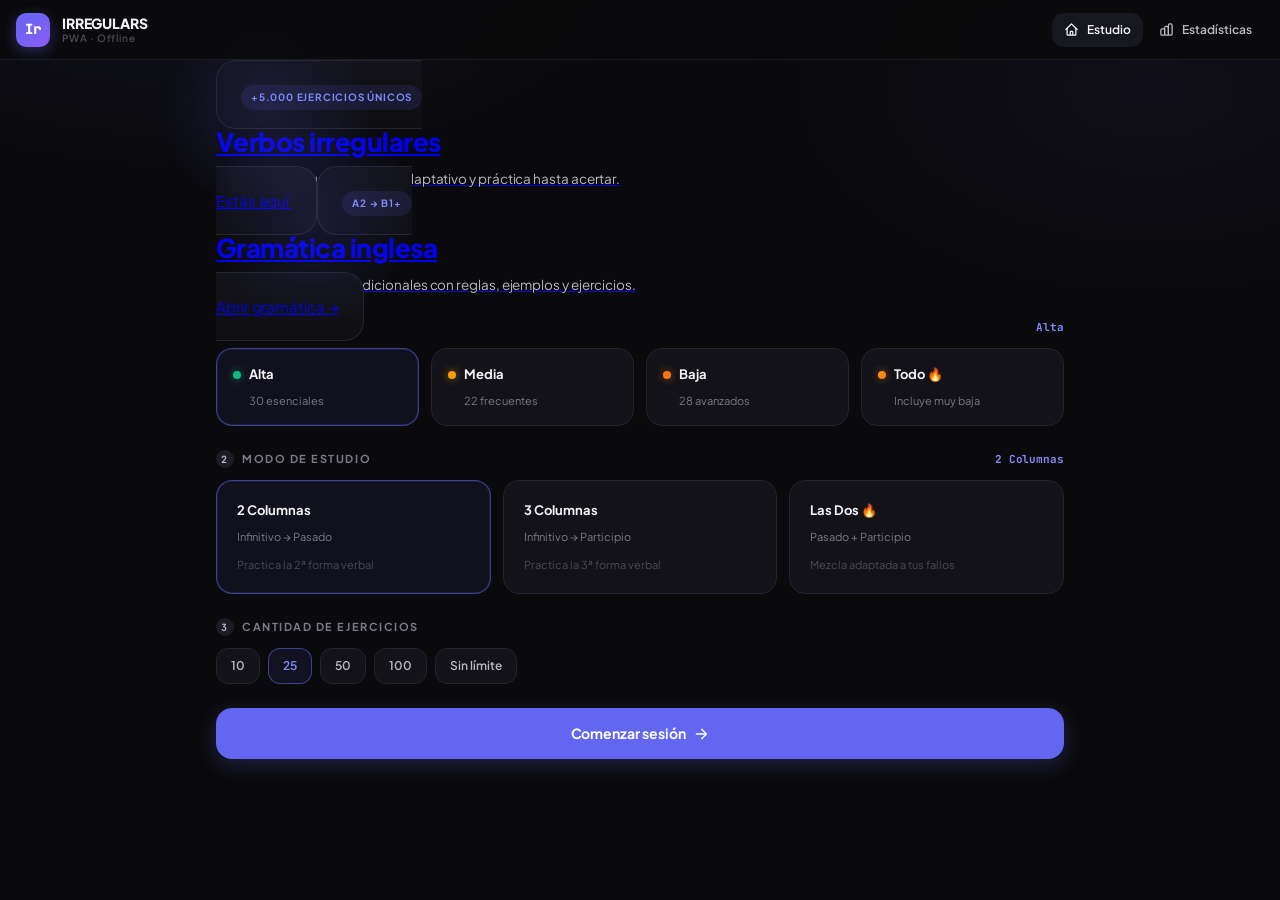
==== commit 2004bd23: "Actualizar index.html" ====
--- a/index.html
+++ b/index.html
@@ -74,11 +74,23 @@
   <main class="app-main">
 
     <section id="view-home" class="view view--home is-visible">
-      <div class="banner">
-        <span class="banner__badge">+5.000 ejercicios únicos</span>
-        <h2 class="banner__title">Domina los verbos irregulares</h2>
-        <p class="banner__text">Frases contextuales, repaso adaptativo y práctica hasta acertar.</p>
-      </div>
+      <div class="banner-duo">
+
+  <a href="index.html" class="banner banner--link is-current" aria-current="page">
+    <span class="banner__badge">+5.000 ejercicios únicos</span>
+    <h2 class="banner__title">Verbos irregulares</h2>
+    <p class="banner__text">Frases contextuales, repaso adaptativo y práctica hasta acertar.</p>
+    <span class="banner__cta banner__cta--current">Estás aquí</span>
+  </a>
+
+  <a href="grammar.html" class="banner banner--link">
+    <span class="banner__badge">A2 → B1+</span>
+    <h2 class="banner__title">Gramática inglesa</h2>
+    <p class="banner__text">Tiempos verbales y condicionales con reglas, ejemplos y ejercicios.</p>
+    <span class="banner__cta">Abrir gramática →</span>
+  </a>
+
+</div>
 
       <section class="block">
         <header class="block__head">
@@ -312,9 +324,45 @@
   <script src="app.js"></script>
 
   <script>
+    /* ============================================================
+       SERVICE WORKER — registro con auto-actualización forzada
+       ============================================================ */
     if ("serviceWorker" in navigator) {
-      window.addEventListener("load", () => {
-        navigator.serviceWorker.register("sw.js").catch(() => {});
+      window.addEventListener("load", function () {
+
+        // 1) Registrar el SW
+        navigator.serviceWorker.register("sw.js").then(function (reg) {
+
+          // 2) Forzar comprobación de actualización en cada carga
+          reg.update().catch(function () {});
+
+          // 3) Si hay un SW esperando (versión nueva instalada), activarlo YA
+          if (reg.waiting) {
+            reg.waiting.postMessage({ type: "SKIP_WAITING" });
+          }
+
+          // 4) Escuchar cambios: si se activa un SW nuevo, recargar UNA vez
+          reg.addEventListener("updatefound", function () {
+            var newWorker = reg.installing;
+            if (!newWorker) return;
+            newWorker.addEventListener("statechange", function () {
+              if (newWorker.state === "installed" && navigator.serviceWorker.controller) {
+                // Hay versión nueva lista → recargar
+                window.location.reload();
+              }
+            });
+          });
+        }).catch(function (err) {
+          console.warn("[IRREGULARS] SW register error:", err);
+        });
+
+        // 5) Cuando el controller cambia (SW nuevo toma el control), recargar UNA vez
+        var refreshing = false;
+        navigator.serviceWorker.addEventListener("controllerchange", function () {
+          if (refreshing) return;
+          refreshing = true;
+          window.location.reload();
+        });
       });
     }
   </script>
